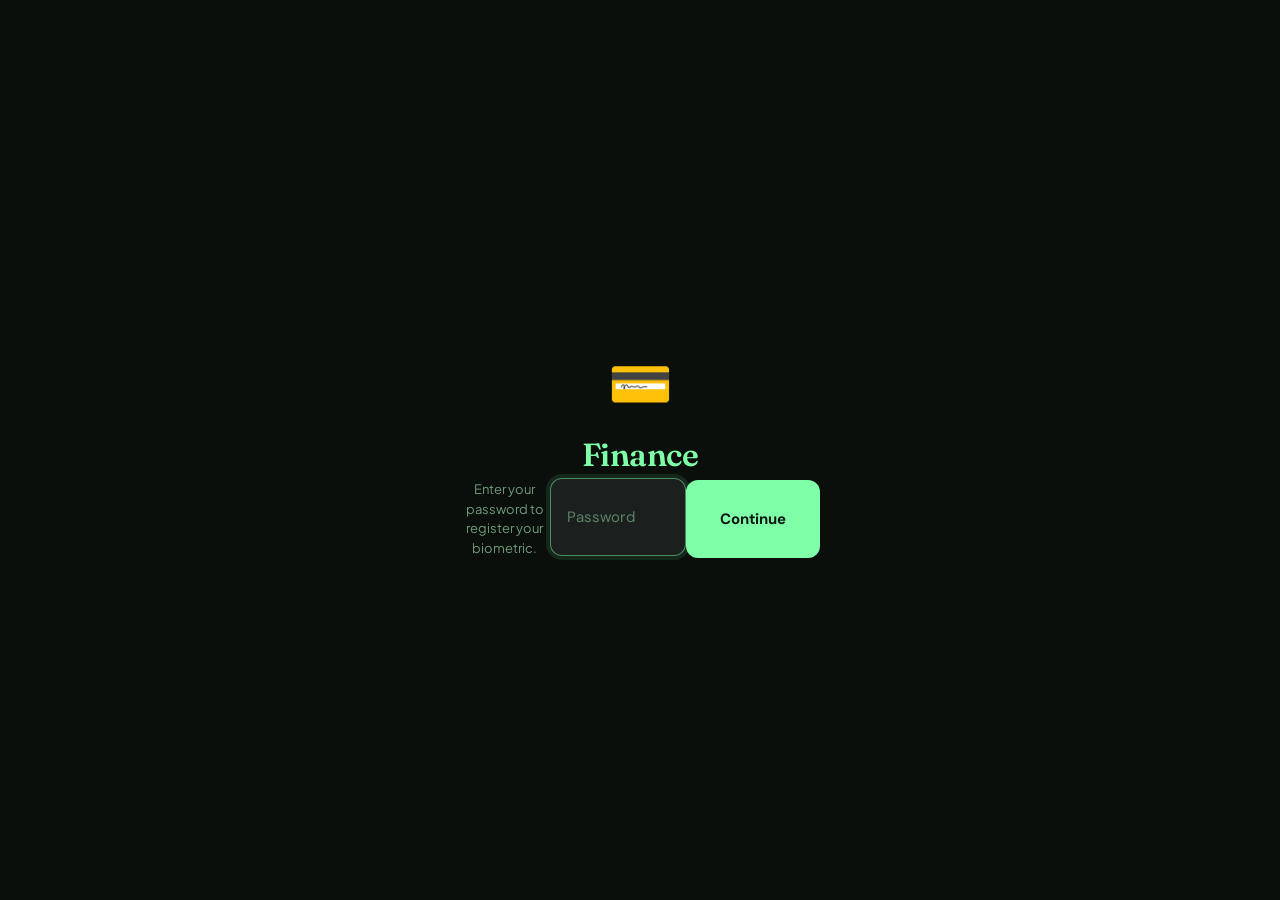
==== finance/index.html @ c4c17e35 "Clean up split apps and fix offline loading Remove leftover monolith code now that the app is split " ====
<!DOCTYPE html>
<html lang="en">
<head>
  <meta charset="UTF-8" />
  <meta name="viewport" content="width=device-width, initial-scale=1.0, viewport-fit=cover, maximum-scale=1.0, user-scalable=no" />
  <meta name="mobile-web-app-capable" content="yes" />
  <meta name="apple-mobile-web-app-status-bar-style" content="black-translucent" />
  <meta name="theme-color" content="#0d1610" />
  <title>Focus | Finance</title>

  <link rel="manifest" href="manifest.json" />
  <link rel="icon" type="image/svg+xml" href="icons/icon.svg" />
  <link rel="icon" type="image/png" href="icons/icon-192.png" />
  <link rel="apple-touch-icon" href="icons/icon-192.png" />

  <link rel="stylesheet" href="css/base.css?v=2" />
  <link rel="stylesheet" href="css/header.css?v=5" />
  <link rel="stylesheet" href="css/finance.css?v=5" />
  <link rel="stylesheet" href="css/banking.css" />
  <link rel="stylesheet" href="css/modals.css?v=9" />
  <link rel="stylesheet" href="css/mobile.css?v=3" />
  <link rel="stylesheet" href="css/forms.css" />
  <link rel="stylesheet" href="css/auth.css?v=1" />
  <link rel="preconnect" href="https://fonts.googleapis.com" />
  <link href="https://fonts.googleapis.com/css2?family=Syne:wght@400;500;600;700;800&family=DM+Sans:ital,wght@0,300;0,400;0,500;1,400&family=Fraunces:opsz,wght@9..144,400;9..144,500;9..144,600&family=Plus+Jakarta+Sans:wght@400;500;600;700;800&display=swap" rel="stylesheet" />
</head>
<body>

  <div id="ambient-glow"></div>
  <canvas id="particles-canvas" style="position:fixed;inset:0;pointer-events:none;z-index:9999;"></canvas>
  <div id="flash-overlay"></div>

  <div id="app">
    <header class="header">
      <div class="header-inner">
        <div class="header-left">
          <span style="font-family:'Fraunces',serif;font-size:18px;font-weight:500;color:var(--text-1);">Finance</span>
        </div>
        <div class="header-right">
          <button id="auth-status-btn" onclick="authSignOut()" aria-label="Sign out">
            <svg width="15" height="15" viewBox="0 0 24 24" fill="none">
              <path d="M9 21H5a2 2 0 01-2-2V5a2 2 0 012-2h4" stroke="currentColor" stroke-width="2" stroke-linecap="round" stroke-linejoin="round"/>
              <path d="M16 17l5-5-5-5M21 12H9" stroke="currentColor" stroke-width="2" stroke-linecap="round" stroke-linejoin="round"/>
            </svg>
          </button>
        </div>
      </div>
    </header>

    <main class="main notes-active">
      <div id="tab-finance">
        <!-- rendered by renderFinanceTab() -->
      </div>
    </main>

    <button class="fab" id="fab" onclick="openAddTransactionModal()" aria-label="Add transaction">
      <svg width="22" height="22" viewBox="0 0 20 20" fill="none">
        <path d="M10 3v14M3 10h14" stroke="#07100c" stroke-width="2.5" stroke-linecap="round"/>
      </svg>
    </button>
  </div><!-- /app -->

  <!-- Finance: Account Modal -->
  <div class="modal-backdrop" id="fin-account-modal" onclick="if(event.target===this)closeFinAccountModal()">
    <div class="modal-sheet" onclick="event.stopPropagation()">
      <div class="modal-handle"></div>
      <h2 class="modal-title">Bank Account</h2>
      <input type="hidden" id="fin-acc-id" />
      <div class="fin-field">
        <label class="fin-label">Account name</label>
        <input class="fin-input" id="fin-acc-name" type="text" placeholder="e.g. Everyday, Savings" />
      </div>
      <div class="fin-field">
        <label class="fin-label">Bank</label>
        <input class="fin-input" id="fin-acc-bank" type="text" placeholder="e.g. ING, NAB, Commonwealth" />
      </div>
      <div class="fin-field">
        <label class="fin-label">Current balance ($)</label>
        <input class="fin-input" id="fin-acc-balance" type="number" step="0.01" placeholder="0.00" />
      </div>
      <button class="fin-save-btn" id="fin-acc-save-btn" onclick="saveFinAccount()">Save</button>
      <button class="fin-delete-btn" id="fin-acc-delete-btn" onclick="deleteFinAccount()" style="display:none">Delete account</button>
    </div>
  </div>

  <!-- Finance: Add Transaction Modal -->
  <div class="modal-backdrop" id="fin-tx-modal" onclick="if(event.target===this)closeFinTxModal()">
    <div class="modal-sheet" onclick="event.stopPropagation()">
      <div class="modal-handle"></div>
      <h2 class="modal-title">Transaction</h2>
      <div class="fin-modal-tabs">
        <button class="fin-modal-tab active" data-tab="photo" onclick="finModalTab('photo')">📷 Receipt</button>
        <button class="fin-modal-tab" data-tab="manual" onclick="finModalTab('manual')">✏️ Manual</button>
      </div>
      <div class="fin-modal-panel active" data-panel="photo">
        <input type="file" id="fin-photo-input" accept="image/*" capture="environment" style="display:none" onchange="finPhotoSelected(this)" />
        <div class="fin-photo-drop" id="fin-photo-drop" onclick="document.getElementById('fin-photo-input').click()">
          <svg width="28" height="28" viewBox="0 0 24 24" fill="none"><rect x="3" y="6" width="18" height="14" rx="2" stroke="currentColor" stroke-width="2"/><circle cx="12" cy="13" r="3" stroke="currentColor" stroke-width="2"/><path d="M8 6V5a1 1 0 011-1h6a1 1 0 011 1v1" stroke="currentColor" stroke-width="2"/></svg>
          <span>Tap to photograph receipt</span>
        </div>
        <img id="fin-photo-preview" class="fin-photo-preview" style="display:none" alt="Receipt" />
        <div id="fin-currency-row" style="display:none; margin-top:12px;">
          <label style="font-size:12px;font-weight:600;color:var(--text-3);display:block;margin-bottom:6px;">Currency</label>
          <select id="fin-currency-select" style="width:100%">
            <option value="AUD">AUD — Australian Dollar</option>
            <option value="USD">USD — US Dollar</option>
            <option value="EUR">EUR — Euro</option>
            <option value="GBP">GBP — British Pound</option>
            <option value="SGD">SGD — Singapore Dollar</option>
            <option value="THB">THB — Thai Baht</option>
            <option value="JPY">JPY — Japanese Yen</option>
            <option value="CNY">CNY — Chinese Yuan</option>
            <option value="HKD">HKD — Hong Kong Dollar</option>
            <option value="CAD">CAD — Canadian Dollar</option>
            <option value="NZD">NZD — New Zealand Dollar</option>
            <option value="INR">INR — Indian Rupee</option>
            <option value="IDR">IDR — Indonesian Rupiah</option>
            <option value="MYR">MYR — Malaysian Ringgit</option>
            <option value="PHP">PHP — Philippine Peso</option>
            <option value="VND">VND — Vietnamese Dong</option>
            <option value="KRW">KRW — South Korean Won</option>
          </select>
        </div>
        <button class="fin-scan-btn" id="fin-scan-btn" onclick="finScanReceipt()" style="display:none">✨ Scan receipt</button>
        <div class="fin-scan-status" id="fin-scan-status" style="display:none"></div>
        <div id="fin-receipt-preview" class="fin-receipt-preview" style="display:none"></div>
      </div>
      <div class="fin-modal-panel" data-panel="manual">
        <div id="fin-receipt-preview-manual" style="display:none"></div>
        <div class="fin-amount-row" style="margin-bottom:8px">
          <button class="fin-type-btn active-expense" id="fin-type-expense" onclick="finSetType('expense')" style="flex:1">− Expense</button>
          <button class="fin-type-btn" id="fin-type-income" onclick="finSetType('income')" style="flex:1">+ Income</button>
        </div>
        <div class="fin-amount-row">
          <div class="fin-field" style="flex:2">
            <label class="fin-label">Account</label>
            <select class="fin-select" id="fin-tx-account"></select>
          </div>
          <div class="fin-field" style="flex:1">
            <label class="fin-label">Currency</label>
            <select class="fin-select" id="fin-tx-currency" onchange="_finUpdateConvertBtn()">
              <option value="AUD">AUD</option>
              <option value="USD">USD</option>
              <option value="EUR">EUR</option>
              <option value="GBP">GBP</option>
              <option value="SGD">SGD</option>
              <option value="THB">THB</option>
              <option value="JPY">JPY</option>
              <option value="CNY">CNY</option>
              <option value="HKD">HKD</option>
              <option value="CAD">CAD</option>
              <option value="NZD">NZD</option>
              <option value="INR">INR</option>
              <option value="IDR">IDR</option>
              <option value="MYR">MYR</option>
              <option value="PHP">PHP</option>
              <option value="VND">VND</option>
              <option value="KRW">KRW</option>
            </select>
          </div>
        </div>
        <div class="fin-field">
          <label class="fin-label">Description</label>
          <input class="fin-input" id="fin-tx-desc" type="text" placeholder="e.g. Woolworths, Petrol" />
        </div>
        <div class="fin-amount-row">
          <div class="fin-field" style="flex:1">
            <label class="fin-label">Amount</label>
            <input class="fin-input" id="fin-tx-amount" type="number" step="0.01" placeholder="0.00" />
          </div>
          <div class="fin-field" style="flex:1">
            <label class="fin-label">Date</label>
            <input class="fin-input" id="fin-tx-date" type="date" />
          </div>
        </div>
        <div id="fin-convert-row" style="display:none; margin-bottom:8px;">
          <button type="button" id="fin-convert-btn" class="fin-convert-btn" onclick="finConvertToAUD()">↔ Convert to AUD</button>
          <div id="fin-convert-status"></div>
        </div>
        <div class="fin-amount-row">
          <div class="fin-field" style="flex:1">
            <label class="fin-label">Category</label>
            <select class="fin-select" id="fin-tx-category">
              <option value="">Select…</option>
              <option>Food &amp; Dining</option>
              <option>Transport</option>
              <option>Shopping</option>
              <option>Bills &amp; Utilities</option>
              <option>Entertainment</option>
              <option>Health</option>
              <option>Education</option>
              <option>Travel</option>
              <option>Income</option>
              <option>Other</option>
            </select>
          </div>
          <div class="fin-field" style="flex:1">
            <label class="fin-label">Merchant</label>
            <input class="fin-input" id="fin-tx-merchant" type="text" placeholder="Store name" />
          </div>
        </div>
        <input type="hidden" id="fin-tx-notes" value="" />
        <button class="fin-save-btn" id="fin-tx-save-btn" onclick="finSaveTx()">Save</button>
        <button class="fin-delete-btn" id="fin-tx-delete-btn" onclick="finDeleteTx()" style="display:none">Delete</button>
      </div>
    </div>
  </div>

  <!-- Finance: Recurring Payment Modal -->
  <div class="modal-backdrop" id="fin-rec-modal" onclick="if(event.target===this)closeFinRecModal()">
    <div class="modal-sheet" onclick="event.stopPropagation()">
      <div class="modal-handle"></div>
      <h2 class="modal-title">Recurring Payment</h2>
      <div class="fin-field">
        <label class="fin-label">Type</label>
        <div class="fin-type-toggle">
          <button class="fin-type-btn active-expense" id="fin-rec-type-expense" onclick="finSetRecType('expense')">− Expense</button>
          <button class="fin-type-btn" id="fin-rec-type-income" onclick="finSetRecType('income')">+ Income</button>
        </div>
      </div>
      <div class="fin-field">
        <label class="fin-label">Name</label>
        <input class="fin-input" id="fin-rec-name" type="text" placeholder="e.g. Netflix, Rent, Salary" />
      </div>
      <div class="fin-amount-row">
        <div class="fin-field" style="flex:1">
          <label class="fin-label">Amount ($)</label>
          <input class="fin-input" id="fin-rec-amount" type="number" step="0.01" placeholder="0.00" />
        </div>
        <div class="fin-field" style="flex:1">
          <label class="fin-label">Frequency</label>
          <select class="fin-select" id="fin-rec-frequency">
            <option value="weekly">Weekly</option>
            <option value="fortnightly">Fortnightly</option>
            <option value="monthly" selected>Monthly</option>
            <option value="yearly">Yearly</option>
          </select>
        </div>
      </div>
      <div class="fin-amount-row">
        <div class="fin-field" style="flex:1">
          <label class="fin-label">Category</label>
          <select class="fin-select" id="fin-rec-category">
            <option value="">Select…</option>
            <option>Food &amp; Dining</option>
            <option>Transport</option>
            <option>Shopping</option>
            <option>Bills &amp; Utilities</option>
            <option>Entertainment</option>
            <option>Health</option>
            <option>Education</option>
            <option>Travel</option>
            <option>Income</option>
            <option>Other</option>
          </select>
        </div>
        <div class="fin-field" style="flex:1">
          <label class="fin-label">Next due date</label>
          <input class="fin-input" id="fin-rec-due" type="date" />
        </div>
      </div>
      <button class="fin-save-btn" id="fin-rec-save-btn" onclick="finSaveRec()">Save</button>
      <button class="fin-delete-btn" id="fin-rec-delete-btn" onclick="finDeleteRec()" style="display:none">Delete</button>
    </div>
  </div>

  <div class="toast" id="toast"></div>

  <div id="app-loading-overlay" style="position:fixed;inset:0;z-index:10000;background:var(--ink);display:flex;align-items:center;justify-content:center;transition:opacity 0.3s ease;">
    <div style="text-align:center;">
      <div style="font-size:64px;margin-bottom:20px;animation:floatBob 3s ease-in-out infinite;">💳</div>
      <div style="color:var(--mint);font-family:'Fraunces',serif;font-size:24px;letter-spacing:-0.5px;">Finance</div>
      <div class="spinner" style="margin-top:24px;"></div>
    </div>
  </div>

  <!-- Login screen -->
  <div id="login-screen">
    <div class="auth-card">
      <div class="auth-logo">💳</div>
      <h1 class="auth-title">Finance</h1>
      <div id="auth-bio-section" style="display:none">
        <button id="auth-unlock-btn" class="auth-bio-btn" onclick="_authUnlockBio()">
          <svg width="36" height="36" viewBox="0 0 24 24" fill="none">
            <path d="M12 2C9.2 2 7 4.2 7 7v1" stroke="currentColor" stroke-width="1.8" stroke-linecap="round"/>
            <path d="M17 8v-1c0-2.8-2.2-5-5-5" stroke="currentColor" stroke-width="1.8" stroke-linecap="round"/>
            <path d="M12 11v4" stroke="currentColor" stroke-width="2" stroke-linecap="round"/>
            <ellipse cx="12" cy="11" rx="1.2" ry="1.2" fill="currentColor"/>
            <path d="M5 12c0 3.9 3.1 7 7 7s7-3.1 7-7" stroke="currentColor" stroke-width="1.8" stroke-linecap="round"/>
            <path d="M8.5 12c0 1.9 1.6 3.5 3.5 3.5s3.5-1.6 3.5-3.5" stroke="currentColor" stroke-width="1.8" stroke-linecap="round"/>
          </svg>
          <span>Unlock</span>
        </button>
        <p id="auth-error" class="auth-error"></p>
      </div>
      <div id="auth-setup-pw-section" style="display:none">
        <p class="auth-setup-hint">Enter your password to register your biometric.</p>
        <input type="password" id="auth-setup-pw-input" class="auth-input" placeholder="Password" autocomplete="current-password" onkeydown="_authSetupPwKeydown(event)" />
        <button class="auth-btn" onclick="_authSetupPwSubmit()">Continue</button>
        <p id="auth-setup-pw-error" class="auth-error"></p>
      </div>
      <div id="auth-setup-section" style="display:none">
        <p class="auth-setup-hint">Register your face or fingerprint to unlock this app.</p>
        <button id="auth-setup-btn" class="auth-btn" onclick="_authSetupBio()">Set up biometric</button>
        <p id="auth-setup-error" class="auth-error"></p>
      </div>
      <div id="auth-pw-section" style="display:none">
        <input type="password" id="auth-password" class="auth-input" placeholder="Password" autocomplete="current-password" onkeydown="_authPwKeydown(event)" />
        <button class="auth-btn" onclick="_authPwUnlock()">Unlock</button>
        <p id="auth-pw-error" class="auth-error"></p>
      </div>
    </div>
  </div>

  <!-- Scripts -->
  <script src="js/utils/date.js"></script>
  <script src="config.js" onerror="window.APP_CONFIG={}"></script>
  <script src="js/idb.js"></script>
  <script src="js/db.js"></script>
  <script src="js/auth.js"></script>
  <script src="js/fx.js"></script>
  <script src="js/finance.js"></script>
  <script src="js/banking.js"></script>
  <script src="js/init.js"></script>
  <script>
    if ('serviceWorker' in navigator) {
      window.addEventListener('load', () => navigator.serviceWorker.register('./sw.js'));
    }
  </script>
</body>
</html>
---- finance/css/base.css ----
/* ── Reset & Base ── */
*, *::before, *::after { box-sizing: border-box; margin: 0; padding: 0; }

:root {
  /* Typography System */
  --font-heading: 'Fraunces', serif;
  --font-body: 'Plus Jakarta Sans', sans-serif;
  --text-base: 16px;
  --text-sm: 14px;
  --text-xs: 12px;
  --text-lg: 18px;
  --text-xl: 24px;
  --text-2xl: 32px;

  /* Refined color palette */
  --ink:          #0a0f0c;
  --ink-2:        #0e1611;
  --surface:      #162418;
  --surface-2:    #1e3022;
  --surface-3:    #273e2d;
  --lift:         #314f3a;
  --lift-2:       #3d6249;
  --sage:         #5c9a6e;
  --mint:         #7effa8;
  --mint-dark:    #4fa66f;
  --foam:         #bdfcd4;
  --mist:         #e2faeb;
  --gold:         #f2ca6b;
  --ember:        #f0764f;
  --sky:          #7ccdf0;
  
  --text-1:       #f0f5f1;
  --text-2:       #b8d9be;
  --text-3:       #6f9a7a;
  
  --border:       rgba(126, 255, 168, 0.12);
  --border-2:     rgba(126, 255, 168, 0.2);
  --glass-bg:     rgba(22, 36, 24, 0.75);
  
  --radius:       24px;
  --radius-sm:    16px;
  --radius-xs:    10px;
  
  --spring-bouncy: cubic-bezier(0.34, 1.56, 0.64, 1);
  --spring-smooth: cubic-bezier(0.22, 1, 0.36, 1);
  --transition-fast: 0.15s ease;
  --transition-smooth: 0.25s var(--spring-smooth);
  
  --shadow-inset: inset 0 1px 3px rgba(0,0,0,0.3);
  --shadow-base:  0 4px 12px rgba(0,0,0,0.3);
  --shadow-card:  0 8px 24px rgba(0,0,0,0.4), 0 2px 4px rgba(126,255,168,0.02);
  --shadow-float: 0 16px 40px rgba(0,0,0,0.5), 0 0 0 1px rgba(126,255,168,0.1);
  --shadow-lift:  0 24px 56px rgba(0,0,0,0.6), 0 0 0 1px rgba(126,255,168,0.2);
  --glow-mint:    0 0 24px rgba(126,255,168,0.15);
}

html, body {
  height: 100%; height: 100dvh;
  background: var(--ink); color: var(--text-1);
  font-family: var(--font-body); font-size: var(--text-base); line-height: 1.5;
  -webkit-font-smoothing: antialiased; -moz-osx-font-smoothing: grayscale;
  overscroll-behavior-y: none; overflow: hidden;
}

/* Typography Rules */
h1, h2, h3, h4, h5, h6 {
  font-family: var(--font-heading);
  font-weight: 500;
  line-height: 1.2;
  letter-spacing: -0.02em;
}

/* Buttons and inputs inherit body font */
button, input, select, textarea {
  font-family: inherit;
  font-size: inherit;
}

/* Modal Titles */
.modal-title {
  font-size: var(--text-2xl);
  font-weight: 500;
  letter-spacing: -0.5px;
}

/* Section Labels */
.section-label {
  font-size: var(--text-xs);
  font-weight: 800;
  letter-spacing: 0.1em;
  text-transform: uppercase;
  color: var(--text-3);
}

/* Todo item text */
.todo-item-name {
  font-size: var(--text-sm);
  font-weight: 600;
  line-height: 1.4;
}

.todo-item-meta span {
  font-size: 11px;
  font-weight: 600;
}

/* Graph node typography */
.gnode-name {
  font-size: 16px;
  font-weight: 600;
}
.gnode-why {
  font-size: 12px;
  font-style: italic;
}
.gnode-habit-count {
  font-size: 11px;
  font-weight: 700;
}

/* Texture & Ambient Background */
body::after {
  content: ''; position: fixed; inset: 0;
  background-image: url("data:image/svg+xml,%3Csvg xmlns='http://www.w3.org/2000/svg' width='400' height='400'%3E%3Cfilter id='n'%3E%3CfeTurbulence type='fractalNoise' baseFrequency='0.85' numOctaves='3' stitchTiles='stitch'/%3E%3C/filter%3E%3Crect width='400' height='400' filter='url(%23n)' opacity='1'/%3E%3C/svg%3E");
  pointer-events: none; z-index: -1; opacity: 0.04; mix-blend-mode: overlay;
}
#ambient-glow {
  position: fixed; top: 0; left: 0; width: 100vw; height: 100vh; pointer-events: none; z-index: -2;
  background: radial-gradient(circle at 50% 0%, rgba(126,255,168,0.04) 0%, transparent 60%);
  transition: background 0.5s ease-out;
}

/* Animations */
@keyframes shake {
  0%, 100% { transform: translate(0, 0) rotate(0deg); }
  25% { transform: translate(2px, 2px) rotate(0.5deg); }
  50% { transform: translate(-2px, -2px) rotate(-0.5deg); }
  75% { transform: translate(-2px, 2px) rotate(0.5deg); }
}
.screen-shake { animation: shake 0.3s cubic-bezier(.36,.07,.19,.97) both; }

@keyframes fadePop {
  0% { opacity: 0; transform: scale(0.9); }
  100% { opacity: 1; transform: scale(1); }
}

@keyframes spin {
  to { transform: rotate(360deg); }
}

/* Utility classes */
.loading-state, .empty-state {
  text-align: center;
  padding: 100px 20px;
  color: var(--text-3);
}

.spinner {
  width: 40px;
  height: 40px;
  border: 3px solid var(--lift);
  border-top-color: var(--mint);
  border-radius: 50%;
  margin: 0 auto 24px;
  animation: spin 0.8s linear infinite;
}

#flash-overlay {
  position: fixed; inset: 0; background: var(--mint); opacity: 0;
  pointer-events: none; z-index: 9998; transition: opacity 0.6s ease-out; mix-blend-mode: overlay;
}
#flash-overlay.flash { opacity: 0.25; transition: opacity 0.05s ease-in; }

#app { display: flex; flex-direction: column; height: 100%; height: 100dvh; overflow: hidden; position: relative; }

/* Focus outline */
*:focus-visible {
  outline: 2px solid var(--mint);
  outline-offset: 2px;
}

/* Smoother scrollbar */
::-webkit-scrollbar {
  width: 6px;
}
::-webkit-scrollbar-track {
  background: transparent;
}
::-webkit-scrollbar-thumb {
  background: var(--lift);
  border-radius: 10px;
}
::-webkit-scrollbar-thumb:hover {
  background: var(--mint-dark);
}
---- finance/css/header.css ----
/* ── HEADER ── */
.header {
  position: relative; z-index: 50; background: rgba(14, 22, 17, 0.97);
  padding: env(safe-area-inset-top, 0px) 0 0; flex-shrink: 0;
}
@media (hover: hover) {
  .main.goals-active .header { display: none; }
  .main.goals-active ~ .tab-bar,
  .main.goals-active + .tab-bar { display: none; }
}
.header-inner { display: flex; align-items: center; justify-content: space-between; padding: 8px 16px 6px; }
.header-left { display: flex; flex-direction: row; align-items: center; gap: 4px; }
.app-name { font-family: var(--font-heading); font-size: 34px; font-weight: 500; color: var(--text-1); letter-spacing: -0.5px; line-height: 1; text-shadow: 0 4px 12px rgba(0,0,0,0.5); transition: font-size 0.3s ease; }

.date-navigator { display: flex; align-items: center; gap: 6px; margin-left: -8px; }
.nav-btn {
  background: transparent; border: none; color: var(--text-3); cursor: pointer; padding: 5px; border-radius: 8px;
  display: flex; align-items: center; justify-content: center; transition: background 0.15s, color 0.15s, transform 0.15s;
}
@media (hover: hover) { .nav-btn:hover { background: var(--surface-2); color: var(--mint); transform: scale(1.15); box-shadow: var(--shadow-base); } }
.nav-btn:active { transform: scale(0.85); background: var(--surface-2); color: var(--mint); }
.nav-btn.active { background: rgba(126,255,168,0.15); color: var(--mint); }

.header-date {
  font-size: 13px; color: var(--text-2); font-weight: 700; cursor: pointer;
  padding: 4px 10px; border-radius: 8px; transition: background 0.15s, color 0.15s, border-color 0.15s, transform 0.15s;
  border: 1px solid transparent; min-height: 28px; display: flex; align-items: center;
}
@media (hover: hover) { .header-date:hover { background: rgba(126,255,168,0.1); color: var(--mint); transform: translateY(-2px); border-color: rgba(126,255,168,0.2); } }
.header-date:active { transform: scale(0.95); background: rgba(126,255,168,0.1); }
.header-date.active { background: rgba(126,255,168,0.15); color: var(--mint); border-color: var(--mint); box-shadow: var(--glow-mint); }


/* Progress Ring */
.progress-ring-wrap { position: relative; width: 44px; height: 44px; display: flex; align-items: center; justify-content: center; transition: width 0.3s, height 0.3s; }
.progress-ring { width: 100%; height: 100%; transform: rotate(-90deg); filter: drop-shadow(0 4px 8px rgba(0,0,0,0.4)); overflow: visible; }
.ring-bg { fill: none; stroke: rgba(255,255,255,0.05); stroke-width: 3; }
.ring-fill { fill: none; stroke-width: 3; stroke-linecap: round; transition: stroke-dasharray 1.2s var(--spring-bouncy); }
.ring-label { position: absolute; font-size: 9px; font-weight: 800; color: var(--mint); letter-spacing: -0.5px; text-shadow: 0 0 10px rgba(126,255,168,0.4); }

/* Tabs — desktop: sits below header, inline */
.tab-bar {
  display: flex; padding: 0 8px; gap: 2px;
  background: rgba(14, 22, 17, 0.97);
  border-bottom: 1px solid var(--border);
  flex-shrink: 0;
}
.tab-btn {
  flex: 1; display: flex; align-items: center; justify-content: center; gap: 4px;
  padding: 7px 6px; background: transparent; border: none;
  font-family: 'Plus Jakarta Sans', sans-serif; font-size: 12px; font-weight: 700;
  color: var(--text-3); cursor: pointer; transition: color 0.15s, background 0.15s, border-color 0.15s;
  border-radius: 8px 8px 0 0; position: relative; border-bottom: 2px solid transparent; min-height: 34px;
}
@media (hover: hover) { .tab-btn:hover { color: var(--text-2); background: rgba(255,255,255,0.02); } }
.tab-btn.active { color: var(--mint); border-bottom-color: var(--mint); background: rgba(126,255,168,0.06); text-shadow: 0 0 16px rgba(126,255,168,0.4); }
.tab-btn.active svg { filter: drop-shadow(0 0 6px rgba(126,255,168,0.6)); }
---- finance/css/finance.css ----
/* ══════════════════════════════════════════
   FINANCE TAB
   ══════════════════════════════════════════ */

#tab-finance {
  padding: 10px 12px 80px;
  display: flex;
  flex-direction: column;
  gap: 12px;
}

/* ── Section headers ──────────────────────── */

.fin-section-header {
  display: flex;
  align-items: center;
  justify-content: space-between;
  margin-bottom: 6px;
}

.fin-section-title {
  font-size: 11px;
  font-weight: 700;
  letter-spacing: 0.08em;
  text-transform: uppercase;
  color: var(--text-3, #6a8a70);
}

/* ── Account cards ────────────────────────── */

.fin-accounts {
  display: flex;
  flex-direction: column;
  gap: 6px;
}

.fin-account-card {
  background: rgba(126,255,168,0.06);
  border: 1px solid rgba(126,255,168,0.15);
  border-radius: 12px;
  padding: 10px 14px;
  cursor: pointer;
  transition: border-color 0.15s, background 0.15s;
}

.fin-account-card:hover {
  border-color: rgba(126,255,168,0.3);
  background: rgba(126,255,168,0.09);
}

.fin-account-top {
  display: flex;
  align-items: center;
  justify-content: space-between;
  margin-bottom: 3px;
}

.fin-account-name {
  font-size: 12px;
  font-weight: 600;
  color: var(--text-1, #e8f0ea);
}

.fin-account-bank {
  font-size: 10px;
  color: var(--text-3, #6a8a70);
}

.fin-account-balance {
  font-size: 22px;
  font-weight: 700;
  color: var(--mint, #7effa8);
  font-family: 'Fraunces', Georgia, serif;
  letter-spacing: -0.5px;
}

.fin-account-balance.negative {
  color: #ff8080;
}

.fin-account-meta {
  font-size: 10px;
  color: var(--text-3, #6a8a70);
  margin-top: 2px;
}

.fin-add-account-btn {
  background: none;
  border: 1.5px dashed rgba(126,255,168,0.25);
  border-radius: 10px;
  padding: 9px;
  color: var(--text-3, #6a8a70);
  font-size: 13px;
  font-weight: 500;
  cursor: pointer;
  width: 100%;
  text-align: center;
  transition: border-color 0.15s, color 0.15s;
}

.fin-add-account-btn:hover {
  border-color: rgba(126,255,168,0.45);
  color: var(--mint, #7effa8);
}

/* ── Transaction list ─────────────────────── */

.fin-transactions {
  display: flex;
  flex-direction: column;
  gap: 0;
}

.fin-date-group {
  margin-bottom: 8px;
}

.fin-date-label {
  font-size: 11px;
  font-weight: 700;
  text-transform: uppercase;
  letter-spacing: 0.06em;
  color: var(--text-3, #6a8a70);
  margin-bottom: 4px;
  padding-left: 2px;
}

.fin-tx-row {
  display: flex;
  align-items: center;
  gap: 10px;
  padding: 8px 10px;
  border-radius: 10px;
  cursor: pointer;
  transition: background 0.12s;
}

.fin-tx-row:hover { background: rgba(255,255,255,0.04); }

.fin-tx-icon {
  width: 30px;
  height: 30px;
  border-radius: 8px;
  background: rgba(126,255,168,0.1);
  display: flex;
  align-items: center;
  justify-content: center;
  flex-shrink: 0;
  font-size: 14px;
}

.fin-tx-info {
  flex: 1;
  min-width: 0;
}

.fin-tx-desc {
  font-size: 13px;
  font-weight: 500;
  color: var(--text-1, #e8f0ea);
  white-space: nowrap;
  overflow: hidden;
  text-overflow: ellipsis;
}

.fin-tx-meta {
  font-size: 10px;
  color: var(--text-3, #6a8a70);
  margin-top: 0;
}

.fin-tx-amount {
  font-size: 13px;
  font-weight: 600;
  color: #ff8080;
  flex-shrink: 0;
}

.fin-tx-amount.income { color: var(--mint, #7effa8); }

.fin-empty {
  text-align: center;
  color: var(--text-3, #6a8a70);
  font-size: 13px;
  padding: 16px 0 8px;
}

/* ── Recurring list ───────────────────────── */

.fin-recurring-list {
  display: flex;
  flex-direction: column;
  gap: 4px;
}

.fin-rec-row {
  display: flex;
  align-items: center;
  gap: 10px;
  padding: 8px 10px;
  background: rgba(255,255,255,0.03);
  border-radius: 10px;
  cursor: pointer;
  transition: background 0.12s;
}

.fin-rec-row:hover { background: rgba(255,255,255,0.06); }

.fin-rec-info { flex: 1; }

.fin-rec-name {
  font-size: 13px;
  font-weight: 500;
  color: var(--text-1, #e8f0ea);
}

.fin-rec-freq {
  font-size: 10px;
  color: var(--text-3, #6a8a70);
}

.fin-rec-amount {
  font-size: 13px;
  font-weight: 600;
  color: #ff8080;
}

.fin-rec-amount.income { color: var(--mint, #7effa8); }

.fin-rec-due {
  font-size: 11px;
  color: var(--text-3, #6a8a70);
  text-align: right;
}

/* ── Empty state ──────────────────────────── */

.fin-setup {
  display: flex;
  flex-direction: column;
  align-items: center;
  justify-content: center;
  padding: 32px 16px;
  text-align: center;
  gap: 8px;
}

.fin-setup-icon { font-size: 36px; }

.fin-setup h2 {
  font-family: 'Fraunces', Georgia, serif;
  font-size: 24px;
  font-weight: 600;
  color: var(--mint, #7effa8);
  margin: 0;
}

.fin-setup p {
  font-size: 14px;
  color: var(--text-3, #6a8a70);
  margin: 0;
  line-height: 1.5;
}

/* ── Modals ───────────────────────────────── */

/* Override modal sheet padding for the compact finance transaction modal */
#fin-tx-modal .modal-sheet {
  padding: 12px 16px 20px;
}

#fin-tx-modal .modal-title {
  font-size: 18px;
  margin-bottom: 8px;
}

.fin-modal-tabs {
  display: flex;
  gap: 4px;
  background: rgba(255,255,255,0.05);
  border-radius: 10px;
  padding: 3px;
  margin-bottom: 10px;
}

.fin-modal-tab {
  flex: 1;
  background: none;
  border: none;
  border-radius: 6px;
  padding: 4px 6px;
  font-size: 12px;
  font-weight: 600;
  color: var(--text-3, #6a8a70);
  cursor: pointer;
  transition: background 0.15s, color 0.15s;
  min-height: 26px;
}

.fin-modal-tab.active {
  background: rgba(126,255,168,0.15);
  color: var(--mint, #7effa8);
}

.fin-modal-panel { display: none; }
.fin-modal-panel.active { display: block; }

/* Receipt photo */
.fin-photo-drop {
  border: 1.5px dashed rgba(126,255,168,0.25);
  border-radius: 14px;
  padding: 28px;
  text-align: center;
  cursor: pointer;
  color: var(--text-3, #6a8a70);
  font-size: 14px;
  transition: border-color 0.15s, background 0.15s;
  display: flex;
  flex-direction: column;
  align-items: center;
  gap: 8px;
  margin-bottom: 12px;
}

.fin-photo-drop:hover {
  border-color: rgba(126,255,168,0.45);
  background: rgba(126,255,168,0.04);
  color: var(--text-1, #e8f0ea);
}

.fin-photo-preview {
  width: 100%;
  max-height: 200px;
  object-fit: cover;
  border-radius: 12px;
  margin-bottom: 12px;
}

.fin-scan-btn {
  width: 100%;
  padding: 7px 12px;
  background: var(--mint, #7effa8);
  border: none;
  border-radius: 8px;
  color: #0d1610;
  font-size: 13px;
  font-weight: 700;
  font-family: 'DM Sans', sans-serif;
  cursor: pointer;
  transition: opacity 0.15s;
  margin-bottom: 8px;
  min-height: 32px;
}

.fin-scan-btn:hover:not(:disabled) { opacity: 0.9; }
.fin-scan-btn:disabled { opacity: 0.5; cursor: not-allowed; }

.fin-scan-status {
  font-size: 13px;
  color: var(--text-3, #6a8a70);
  text-align: center;
  margin-bottom: 12px;
}

/* Extracted receipt data */
.fin-receipt-preview,
#fin-receipt-preview-manual {
  background: rgba(126,255,168,0.06);
  border: 1px solid rgba(126,255,168,0.15);
  border-radius: 12px;
  padding: 12px;
  margin-bottom: 10px;
  max-height: 160px;
  overflow-y: auto;
}

.fin-receipt-preview-title {
  font-size: 11px;
  font-weight: 700;
  letter-spacing: 0.07em;
  text-transform: uppercase;
  color: var(--text-3, #6a8a70);
  margin-bottom: 10px;
}

.fin-receipt-items {
  display: flex;
  flex-direction: column;
  gap: 4px;
  margin-bottom: 8px;
}

.fin-receipt-item {
  display: flex;
  justify-content: space-between;
  font-size: 13px;
  color: var(--text-2, #b8cfc0);
}

.fin-receipt-total {
  display: flex;
  justify-content: space-between;
  font-size: 15px;
  font-weight: 700;
  color: var(--text-1, #e8f0ea);
  border-top: 1px solid rgba(255,255,255,0.08);
  padding-top: 8px;
  margin-top: 4px;
}

/* Form fields */
.fin-field {
  margin-bottom: 6px;
}

.fin-label {
  font-size: 10px;
  font-weight: 700;
  color: var(--text-3, #6a8a70);
  margin-bottom: 3px;
  display: block;
  text-transform: uppercase;
  letter-spacing: 0.07em;
}

.fin-input, .fin-select {
  width: 100%;
  padding: 6px 10px;
  background: rgba(255,255,255,0.05);
  border: 1px solid rgba(126,255,168,0.2);
  border-radius: 8px;
  color: var(--text-1, #e8f0ea);
  font-size: 13px;
  font-family: 'DM Sans', sans-serif;
  outline: none;
  box-sizing: border-box;
  transition: border-color 0.15s;
  -webkit-appearance: none;
  min-height: 30px;
}

.fin-input::placeholder { color: var(--text-3, #6a8a70); }

.fin-input:focus, .fin-select:focus {
  border-color: rgba(126,255,168,0.5);
}

.fin-select {
  background-image: url("data:image/svg+xml,%3Csvg xmlns='http://www.w3.org/2000/svg' width='12' height='12' viewBox='0 0 24 24' fill='none'%3E%3Cpath d='M6 9l6 6 6-6' stroke='%236a8a70' stroke-width='2.5' stroke-linecap='round' stroke-linejoin='round'/%3E%3C/svg%3E");
  background-repeat: no-repeat;
  background-position: right 8px center;
  padding-right: 26px;
  cursor: pointer;
}

.fin-select option { background: #1a2e1e; }

.fin-amount-row {
  display: flex;
  gap: 6px;
}

.fin-amount-row .fin-input { flex: 1; }

.fin-type-toggle {
  display: flex;
  gap: 4px;
}

.fin-type-btn {
  padding: 6px 10px;
  border: 1px solid rgba(126,255,168,0.2);
  border-radius: 8px;
  background: none;
  font-size: 12px;
  font-weight: 600;
  cursor: pointer;
  color: var(--text-3, #6a8a70);
  transition: all 0.15s;
  white-space: nowrap;
  min-height: 30px;
}

.fin-type-btn.active-expense {
  border-color: #ff8080;
  background: rgba(255,128,128,0.1);
  color: #ff8080;
}

.fin-type-btn.active-income {
  border-color: var(--mint, #7effa8);
  background: rgba(126,255,168,0.1);
  color: var(--mint, #7effa8);
}

.fin-save-btn {
  width: 100%;
  padding: 7px 12px;
  background: var(--mint, #7effa8);
  border: none;
  border-radius: 8px;
  color: #0d1610;
  font-size: 13px;
  font-weight: 700;
  font-family: 'DM Sans', sans-serif;
  cursor: pointer;
  margin-top: 2px;
  transition: opacity 0.15s;
  min-height: 32px;
}

.fin-save-btn:hover:not(:disabled) { opacity: 0.9; }
.fin-save-btn:disabled { opacity: 0.5; cursor: not-allowed; }

/* Balance edit inline */
.fin-balance-edit {
  display: flex;
  gap: 6px;
  align-items: center;
  margin-top: 6px;
}

.fin-balance-input {
  flex: 1;
  padding: 5px 8px;
  background: rgba(255,255,255,0.07);
  border: 1px solid rgba(126,255,168,0.3);
  border-radius: 6px;
  color: var(--text-1, #e8f0ea);
  font-size: 13px;
  font-weight: 600;
  font-family: 'DM Sans', sans-serif;
  outline: none;
  min-height: 28px;
}

.fin-balance-save {
  padding: 5px 10px;
  background: var(--mint, #7effa8);
  border: none;
  border-radius: 6px;
  color: #0d1610;
  font-size: 12px;
  font-weight: 700;
  cursor: pointer;
  min-height: 28px;
}

/* Delete button in transaction detail */
.fin-delete-btn {
  width: 100%;
  padding: 6px 10px;
  background: none;
  border: 1px solid rgba(255,128,128,0.3);
  border-radius: 8px;
  color: #ff8080;
  font-size: 12px;
  font-weight: 600;
  cursor: pointer;
  margin-top: 4px;
  transition: background 0.15s;
  min-height: 28px;
}

.fin-delete-btn:hover { background: rgba(255,128,128,0.1); }

/* Currency conversion button */
.fin-convert-btn {
  width: 100%;
  padding: 5px 8px;
  background: rgba(126,255,168,0.08);
  border: 1px solid rgba(126,255,168,0.25);
  border-radius: 6px;
  color: var(--mint, #7effa8);
  font-size: 11px;
  font-weight: 600;
  font-family: 'DM Sans', sans-serif;
  cursor: pointer;
  transition: background 0.15s;
  min-height: 26px;
}
.fin-convert-btn:hover:not(:disabled) { background: rgba(126,255,168,0.14); }
.fin-convert-btn:disabled { opacity: 0.5; cursor: not-allowed; }

#fin-convert-status {
  font-size: 11px;
  color: var(--text-3, #6a8a70);
  text-align: center;
  margin-top: 4px;
}

/* Small link button */
.fin-text-btn {
  background: none;
  border: none;
  color: var(--mint, #7effa8);
  font-size: 12px;
  font-weight: 600;
  cursor: pointer;
  padding: 3px 6px;
  border-radius: 6px;
  transition: background 0.12s;
}

.fin-text-btn:hover { background: rgba(126,255,168,0.08); }
---- finance/css/banking.css ----
/* ══════════════════════════════════════════
   BANKING WIDGET — fixed corner balance pill
   ══════════════════════════════════════════ */

#banking-widget {
  position: fixed;
  bottom: 22px;
  right: 22px;
  z-index: 490;
  /* stays above most content, below modals (z:500+) */
}

/* ── Pill base ─────────────────────────────────── */

.bw-pill {
  display: inline-flex;
  align-items: center;
  gap: 7px;
  padding: 7px 14px 7px 11px;
  background: rgba(19, 31, 22, 0.92);
  backdrop-filter: blur(12px);
  -webkit-backdrop-filter: blur(12px);
  border: 1px solid rgba(126, 255, 168, 0.18);
  border-radius: 999px;
  cursor: pointer;
  font-size: 13px;
  font-weight: 600;
  color: var(--text-1, #e8f0ea);
  transition: border-color 0.15s, box-shadow 0.15s;
  box-shadow: 0 4px 16px rgba(0, 0, 0, 0.35);
  white-space: nowrap;
  line-height: 1;
}

.bw-pill:hover {
  border-color: rgba(126, 255, 168, 0.38);
  box-shadow: 0 6px 20px rgba(0, 0, 0, 0.45);
}

/* ── Balance pill (connected) ──────────────────── */

.bw-balance-btn {
  color: var(--text-1, #e8f0ea);
}

.bw-balance-btn.bw-open {
  border-color: rgba(126, 255, 168, 0.35);
  border-radius: 12px 12px 0 0;
  background: rgba(19, 31, 22, 0.98);
}

.bw-total-val {
  font-family: 'Fraunces', Georgia, serif;
  font-size: 15px;
  font-weight: 600;
  color: var(--mint, #7effa8);
  letter-spacing: -0.3px;
}

.bw-total-val.bw-neg { color: #ff8080; }

.bw-icon { color: rgba(126, 255, 168, 0.7); flex-shrink: 0; }

/* ── Connect pill ──────────────────────────────── */

.bw-connect-btn {
  color: var(--mint, #7effa8);
  border-color: rgba(126, 255, 168, 0.3);
}

/* ── Error pill ────────────────────────────────── */

.bw-error-btn {
  color: #ff8080;
  border-color: rgba(255, 128, 128, 0.3);
}

/* ── Loading pill ──────────────────────────────── */

.bw-loading {
  pointer-events: none;
  opacity: 0.8;
  padding: 10px 14px;
}

.bw-spinner {
  width: 14px;
  height: 14px;
  border: 2px solid rgba(126, 255, 168, 0.2);
  border-top-color: var(--mint, #7effa8);
  border-radius: 50%;
  animation: bw-spin 0.65s linear infinite;
}

@keyframes bw-spin { to { transform: rotate(360deg); } }

/* ── Anchor (wrapper for pill + panel together) ── */

.bw-anchor {
  position: relative;
  display: inline-flex;
  flex-direction: column;
  align-items: flex-end;
}

/* ── Expanded panel ────────────────────────────── */

.bw-panel {
  position: absolute;
  bottom: calc(100% + 6px);
  right: 0;
  width: 270px;
  background: rgba(19, 31, 22, 0.97);
  backdrop-filter: blur(16px);
  -webkit-backdrop-filter: blur(16px);
  border: 1px solid rgba(126, 255, 168, 0.18);
  border-radius: 16px 16px 4px 16px;
  overflow: hidden;
  box-shadow: 0 12px 40px rgba(0, 0, 0, 0.55), 0 2px 8px rgba(0, 0, 0, 0.3);
  animation: bw-slide-in 0.18s ease;
}

@keyframes bw-slide-in {
  from { opacity: 0; transform: translateY(6px) scale(0.98); }
  to   { opacity: 1; transform: translateY(0)   scale(1); }
}

/* Panel header */

.bw-panel-header {
  display: flex;
  align-items: center;
  justify-content: space-between;
  padding: 13px 14px 10px;
  border-bottom: 1px solid rgba(255, 255, 255, 0.06);
}

.bw-panel-title {
  font-size: 11px;
  font-weight: 700;
  text-transform: uppercase;
  letter-spacing: 0.08em;
  color: var(--text-3, #6a8a70);
}

.bw-panel-close {
  background: none;
  border: none;
  cursor: pointer;
  color: var(--text-3, #6a8a70);
  padding: 3px;
  border-radius: 4px;
  display: flex;
  align-items: center;
  justify-content: center;
  transition: color 0.12s;
}

.bw-panel-close:hover { color: var(--text-1, #e8f0ea); }

/* Account rows */

.bw-accounts-list { padding: 6px 0; }

.bw-account-row {
  display: flex;
  align-items: center;
  justify-content: space-between;
  gap: 8px;
  padding: 8px 14px;
  transition: background 0.1s;
}

.bw-account-row:hover { background: rgba(255, 255, 255, 0.03); }

.bw-account-left {
  display: flex;
  flex-direction: column;
  gap: 2px;
  min-width: 0;
  flex: 1;
}

.bw-account-name {
  font-size: 13px;
  font-weight: 500;
  color: var(--text-1, #e8f0ea);
  white-space: nowrap;
  overflow: hidden;
  text-overflow: ellipsis;
}

.bw-account-meta {
  font-size: 10px;
  color: var(--text-3, #6a8a70);
  white-space: nowrap;
  overflow: hidden;
  text-overflow: ellipsis;
}

.bw-account-bal {
  font-family: 'Fraunces', Georgia, serif;
  font-size: 14px;
  font-weight: 600;
  color: var(--mint, #7effa8);
  flex-shrink: 0;
}

.bw-account-bal.bw-neg { color: #ff8080; }

.bw-empty {
  font-size: 12px;
  color: var(--text-3, #6a8a70);
  text-align: center;
  padding: 16px 14px;
  margin: 0;
}

/* Footer total */

.bw-panel-footer {
  display: flex;
  align-items: center;
  justify-content: space-between;
  padding: 10px 14px;
  border-top: 1px solid rgba(255, 255, 255, 0.07);
  background: rgba(0, 0, 0, 0.12);
}

.bw-footer-label {
  font-size: 11px;
  font-weight: 700;
  text-transform: uppercase;
  letter-spacing: 0.07em;
  color: var(--text-3, #6a8a70);
}

.bw-footer-total {
  font-family: 'Fraunces', Georgia, serif;
  font-size: 17px;
  font-weight: 700;
  color: var(--mint, #7effa8);
  letter-spacing: -0.4px;
}

/* Action bar */

.bw-panel-actions {
  display: flex;
  align-items: center;
  justify-content: space-between;
  padding: 8px 10px;
  border-top: 1px solid rgba(255, 255, 255, 0.05);
}

.bw-action-btn {
  display: inline-flex;
  align-items: center;
  gap: 5px;
  background: none;
  border: none;
  cursor: pointer;
  font-size: 12px;
  font-weight: 500;
  padding: 5px 8px;
  border-radius: 8px;
  transition: background 0.12s, color 0.12s;
}

.bw-refresh {
  color: var(--text-3, #6a8a70);
}

.bw-refresh:hover {
  color: var(--text-1, #e8f0ea);
  background: rgba(255, 255, 255, 0.05);
}

.bw-add {
  color: var(--mint, #7effa8);
  font-weight: 600;
}

.bw-add:hover { background: rgba(126, 255, 168, 0.08); }

/* ── Mobile: move pill up above any tab bar ────── */

@media (max-width: 767px) {
  #banking-widget {
    bottom: 80px; /* clear the mobile tab bar */
    right: 14px;
  }

  .bw-panel {
    width: min(270px, calc(100vw - 28px));
  }
}
---- finance/css/modals.css ----
/* ── MODALS (GLASS & PHYSICS) ── */
.modal-backdrop {
  position: fixed; inset: 0; background: rgba(0,0,0,0.72); z-index: 400;
  display: flex; align-items: flex-end; justify-content: center; padding-bottom: env(safe-area-inset-bottom,0);
  opacity: 0; pointer-events: none; transition: opacity 0.3s ease;
  will-change: opacity;
}
.modal-backdrop.open { opacity: 1; pointer-events: auto; }

.modal-sheet {
  background: rgba(14, 22, 17, 0.99);
  border: 1px solid var(--border-2);
  border-bottom: none;
  border-radius: 40px 40px 0 0; padding: 20px 28px 56px; width: 100%; max-width: 600px; max-height: 92vh; overflow-y: auto;
  box-shadow: var(--shadow-lift); position: relative;
  transform: translateY(100%); transition: transform 0.4s var(--spring-bouncy);
  -webkit-overflow-scrolling: touch;
  will-change: transform;
}
.modal-backdrop.open .modal-sheet { transform: translateY(0); }

.modal-handle { width: 40px; height: 5px; background: var(--lift-2); border-radius: 3px; margin: 0 auto 28px; cursor: grab; transition: background 0.3s; }
@media (hover: hover) { .modal-handle:hover { background: var(--mint); transform: scaleY(1.5); } }
.modal-title { font-family: var(--font-heading); font-size: var(--text-2xl); font-weight: 500; margin-bottom: 32px; color: var(--text-1); letter-spacing: -0.5px; }

.form-group { margin-bottom: 28px; }
.form-group label { display: block; font-size: 13px; font-weight: 800; letter-spacing: 0.12em; text-transform: uppercase; color: var(--text-3); margin-bottom: 12px; }
input[type="text"], input[type="url"], input[type="time"], input[type="number"], input[type="date"], select, textarea {
  width: 100%; padding: 18px 20px; border: 1.5px solid var(--border); border-radius: 20px;
  font-family: inherit; font-size: 17px; color: var(--text-1); background: var(--surface-2);
  outline: none; transition: border-color 0.15s, box-shadow 0.15s, transform 0.15s; box-shadow: var(--shadow-inset); min-height: 44px;
}
textarea { font-size: 16px; resize: none; line-height: 1.6; }
@media (hover: hover) { input:hover, select:hover, textarea:hover { border-color: rgba(126,255,168,0.5); background: var(--surface-3); } }
input:focus, select:focus, textarea:focus { border-color: var(--mint); box-shadow: 0 0 0 4px rgba(126,255,168,0.1); transform: translateY(-2px); background: var(--surface); }
input::placeholder, textarea::placeholder { color: var(--text-3); opacity: 0.8; }

/* Icon text input */
input#habit-icon,
input#goal-icon {
  width: 80px;
  text-align: center;
  font-size: 24px;
  padding: 12px 8px;
  font-family: 'Segoe UI', 'Arial Unicode MS', sans-serif;
}

select {
  padding-right: 44px; appearance: none; -webkit-appearance: none; cursor: pointer;
  background-image: url("data:image/svg+xml,%3Csvg xmlns='http://www.w3.org/2000/svg' width='16' height='12' viewBox='0 0 16 12'%3E%3Cpath d='M2 2l6 6 6-6' stroke='%237effa8' stroke-width='2.5' fill='none' stroke-linecap='round' stroke-linejoin='round'/%3E%3C/svg%3E");
  background-repeat: no-repeat; background-position: right 20px center;
}

/* Emoji Grid */
.emoji-grid { display: grid; grid-template-columns: repeat(auto-fill, minmax(56px, 1fr)); gap: 12px; }
.emoji-btn {
  aspect-ratio: 1; border-radius: 16px; border: 2px solid var(--border); min-height: 44px;
  background: var(--surface-2); font-size: 26px; cursor: pointer; display: flex; align-items: center; justify-content: center;
  transition: background 0.15s, border-color 0.15s, transform 0.15s; box-shadow: var(--shadow-inset);
}
@media (hover: hover) { .emoji-btn:hover { background: var(--surface-3); transform: translateY(-4px) scale(1.1); border-color: rgba(126,255,168,0.5); box-shadow: var(--shadow-base); } }
.emoji-btn:active { transform: scale(0.85); }
.emoji-btn.selected {
  border-color: var(--mint); background: rgba(126,255,168,0.2);
  transform: scale(1.15); box-shadow: 0 8px 24px rgba(126,255,168,0.3); z-index: 10;
}

/* Frequency Tabs & Days */
.freq-tabs { display: flex; gap: 12px; flex-wrap: wrap; background: var(--surface-2); padding: 6px; border-radius: 20px; border: 1px solid var(--border); box-shadow: var(--shadow-inset); }
.freq-tab {
  flex: 1; padding: 14px; border: none; border-radius: 14px; min-height: 44px; min-width: 100px;
  background: transparent; font-family: 'Plus Jakarta Sans', sans-serif; font-size: 15px; font-weight: 700; color: var(--text-3); cursor: pointer; transition: background 0.15s, color 0.15s;
}
@media (hover: hover) { .freq-tab:hover { color: var(--text-1); } }
.freq-tab.active { background: var(--surface); color: var(--mint); box-shadow: var(--shadow-base); border: 1px solid var(--border-2); }

.day-picker { display: flex; gap: 8px; margin-top: 16px; justify-content: space-between; }
.day-btn {
  flex: 1; padding: 14px 0; border: 2px solid var(--border); border-radius: 16px; min-height: 48px;
  background: var(--surface-2); font-family: 'Plus Jakarta Sans', sans-serif; font-size: 14px; font-weight: 800; color: var(--text-3); cursor: pointer; transition: background 0.15s, border-color 0.15s, color 0.15s, transform 0.15s;
}
@media (hover: hover) { .day-btn:hover { background: var(--surface-3); border-color: rgba(126,255,168,0.5); transform: translateY(-3px); box-shadow: var(--shadow-base); } }
.day-btn:active { transform: scale(0.85); }
.day-btn.selected { background: rgba(126,255,168,0.2); border-color: var(--mint); color: var(--mint); box-shadow: 0 6px 16px rgba(126,255,168,0.3); }

.interval-picker { margin-top: 16px; }
.interval-picker label {
  font-size: 13px; font-weight: 800; letter-spacing: 0.12em; text-transform: uppercase; color: var(--text-3);
  display: block; margin-bottom: 8px;
}
.interval-picker input {
  background: var(--surface-2); border: 2px solid var(--border); border-radius: 20px;
  padding: 16px 20px; font-size: 17px; color: var(--text-1);
  transition: border-color 0.15s, box-shadow 0.15s; width: 100%;
}
.interval-picker input:focus {
  border-color: var(--mint);
  box-shadow: 0 0 0 4px rgba(126,255,168,0.2), var(--shadow-inset);
}

/* Buttons */
.modal-actions { display: flex; gap: 16px; margin-top: 20px; }
.modal-actions .btn-primary { flex: 2; }
.modal-actions .btn-ghost   { flex: 1; }

.btn-primary {
  display: block; width: 100%; padding: 20px; background: linear-gradient(135deg, var(--sage), var(--mint));
  color: var(--ink); border: none; border-radius: 40px; font-family: 'Plus Jakarta Sans', sans-serif;
  font-size: 17px; font-weight: 700; letter-spacing: 0.01em; cursor: pointer; text-align: center; box-shadow: 0 8px 24px rgba(126,255,168,0.3); transition: transform 0.2s var(--spring-bouncy), box-shadow 0.2s; min-height: 56px;
  will-change: transform;
}
@media (hover: hover) { .btn-primary:hover { transform: translateY(-4px) scale(1.03); box-shadow: 0 12px 32px rgba(126,255,168,0.5); } }
.btn-primary:active { transform: scale(0.95); transition: 0.1s; }

.btn-ghost {
  padding: 20px 24px; background: transparent; border: 1.5px solid var(--border-2); min-height: 56px;
  border-radius: 40px; font-family: 'Plus Jakarta Sans', sans-serif; font-size: 17px; font-weight: 700; color: var(--text-2); cursor: pointer; transition: background 0.15s, border-color 0.15s, color 0.15s, transform 0.15s;
}
@media (hover: hover) { .btn-ghost:hover { background: var(--surface-2); color: var(--text-1); border-color: var(--mint); transform: translateY(-3px); box-shadow: var(--shadow-base); } }
.btn-ghost:active { transform: scale(0.95); transition: 0.1s; background: var(--surface-2); border-color: var(--mint); }
.btn-ghost.active { background: rgba(242,202,107,0.12); border-color: var(--gold); color: var(--gold); box-shadow: 0 4px 16px rgba(242,202,107,0.2); }

/* When Selector (simplified todo modal) */
.when-selector {
  display: flex;
  gap: 12px;
  background: var(--surface-2);
  padding: 6px;
  border-radius: 20px;
  border: 1px solid var(--border);
  margin-bottom: 8px;
}
.when-option {
  flex: 1;
  padding: 12px 8px;
  border: none;
  border-radius: 14px;
  background: transparent;
  font-family: 'Plus Jakarta Sans', sans-serif;
  font-size: 14px;
  font-weight: 700;
  color: var(--text-3);
  cursor: pointer;
  transition: background 0.15s, color 0.15s;
}
.when-option.active {
  background: var(--surface);
  color: var(--mint);
  box-shadow: var(--shadow-base);
  border: 1px solid var(--border-2);
}
@media (hover: hover) {
  .when-option:hover:not(.active) {
    color: var(--text-1);
    background: rgba(126,255,168,0.05);
  }
}

/* Choice Grid Options */
.choice-grid { display: flex; flex-direction: column; gap: 20px; }
.choice-btn {
  display: flex; align-items: center; gap: 24px; padding: 24px;
  background: linear-gradient(145deg, var(--surface-2), var(--surface)); border: 2px solid var(--border);
  border-radius: 28px; cursor: pointer; text-align: left;
  transition: transform 0.2s var(--spring-bouncy), border-color 0.15s, background 0.15s; color: var(--text-1); font-family: 'Plus Jakarta Sans', sans-serif;
  box-shadow: var(--shadow-base); position: relative; overflow: hidden; min-height: 80px;
  will-change: transform;
}
@media (hover: hover) { 
  .choice-btn:hover { background: linear-gradient(145deg, var(--surface-3), var(--surface-2)); border-color: var(--mint); transform: translateY(-4px) scale(1.02); box-shadow: var(--shadow-float), var(--glow-mint); } 
  .choice-btn:hover .choice-icon { transform: scale(1.1) rotate(5deg); border-color: var(--mint); background: rgba(126,255,168,0.1); }
  .choice-btn:hover .choice-arrow { opacity: 1; transform: translateX(0); }
}
.choice-btn:active { transform: scale(0.96); transition: 0.1s; border-color: var(--mint); }
.choice-icon { font-size: 32px; width: 64px; height: 64px; display: flex; align-items: center; justify-content: center; background: var(--surface); border-radius: 20px; border: 1px solid var(--border); box-shadow: var(--shadow-inset); transition: transform 0.15s, border-color 0.15s, background 0.15s; }
/* Time inputs */
.time-row { display: flex; gap: 16px; }
.time-input-wrap { flex: 1; position: relative; display: flex; align-items: center; }
.time-icon { position: absolute; left: 20px; font-size: 20px; pointer-events: none; z-index: 1; }

/* SVG clock icon inside time inputs */
.time-input-wrap .time-icon {
  position: absolute;
  left: 16px;
  top: 50%;
  transform: translateY(-50%);
  width: 20px;
  height: 20px;
  color: var(--text-3);
  pointer-events: none;
  z-index: 1;
}

/* Adjust padding for inputs without icon */
.time-input-wrap select,
.time-input-wrap input[type="time"] {
  padding-left: 20px;
}

.habit-time-slots { width: 100%; display: flex; flex-direction: column; gap: 10px; }
.habit-time-slot { display: flex; gap: 12px; align-items: center; width: 100%; }
.habit-time-slot .habit-time-period { flex: 1; }
.habit-time-slot .habit-time { flex: 0 0 160px; }
.time-input-wrap select {
  width: 100%; 
  padding: 18px 20px; 
  border: 2px solid var(--border); 
  border-radius: 20px;
  font-family: 'Plus Jakarta Sans', sans-serif; 
  font-size: 17px; 
  color: var(--text-1); 
  background: var(--surface-2);
  outline: none;
  transition: border-color 0.15s, box-shadow 0.15s;
  box-shadow: var(--shadow-inset);
  min-height: 44px;
}
.time-input-wrap input[type="time"] { padding-left: 20px; width: 100%; }
.duration-total-value { font-family: 'Fraunces', serif; font-size: 26px; font-weight: 600; color: var(--mint); line-height: 1; text-shadow: 0 0 16px rgba(126,255,168,0.3); font-variant-numeric: tabular-nums; }

/* Toast */
.toast {
  position: fixed; bottom: calc(120px + env(safe-area-inset-bottom,0)); left: 50%;
  transform: translateX(-50%) translateY(30px) scale(0.8); background: rgba(20, 36, 24, 0.98); color: var(--text-1);
  border: 2px solid var(--mint); padding: 16px 32px; border-radius: 50px; font-size: 16px; font-weight: 700;
  z-index: 1000; opacity: 0; pointer-events: none; transition: opacity 0.4s var(--spring-bouncy), transform 0.4s var(--spring-bouncy);
  white-space: nowrap; box-shadow: var(--shadow-float), var(--glow-mint);
  will-change: transform, opacity;
}
.toast.show { opacity: 1; transform: translateX(-50%) translateY(0) scale(1); }

/* ── GOAL PARENTS ── */
.parent-chips {
  display: flex;
  flex-wrap: wrap;
  gap: 6px;
  max-height: 160px;
  overflow-y: auto;
  padding: 8px;
  background: var(--surface-2, rgba(255,255,255,0.04));
  border: 1px solid var(--border, rgba(255,255,255,0.1));
  border-radius: var(--radius-xs, 8px);
}
.parent-chip {
  padding: 5px 10px;
  background: none;
  border: 1px solid var(--border, rgba(255,255,255,0.15));
  border-radius: 99px;
  color: var(--text-2, #ccc);
  font-size: 12px;
  font-weight: 600;
  cursor: pointer;
  transition: background 0.12s, border-color 0.12s, color 0.12s;
  white-space: nowrap;
  max-width: 100%;
  overflow: hidden;
  text-overflow: ellipsis;
}
.parent-chip:hover { background: var(--surface-3, rgba(255,255,255,0.06)); }
.parent-chip.on {
  background: rgba(126,255,168,0.16);
  border-color: rgba(126,255,168,0.45);
  color: var(--mint, #7effa8);
}
.parent-chip-empty { font-size: 12px; color: var(--text-3, #888); padding: 4px 6px; }
.parent-chips-summary { font-size: 11px; color: var(--text-3, #888); margin-top: 6px; letter-spacing: 0.03em; }

/* ── MOBILE MODAL OPTIMISATION ── */
@media (max-width: 767px) {
  /* Sheet */
  .modal-sheet {
    padding: 16px 20px 32px;
    border-radius: 28px 28px 0 0;
    max-height: 94vh;
  }
  .modal-handle { margin-bottom: 16px; }
  .modal-title  { font-size: 22px; margin-bottom: 20px; font-weight: 600; }
  .form-group   { margin-bottom: 16px; }
  .form-group label { font-size: 11px; margin-bottom: 7px; letter-spacing: 0.09em; }

  /* Inputs — 16px prevents iOS auto-zoom */
  input[type="text"],
  input[type="url"],
  input[type="time"],
  input[type="number"],
  input[type="date"],
  select, textarea {
    padding: 13px 15px;
    font-size: 16px;
    border-radius: 12px;
    min-height: 48px;
  }

  /* Buttons — 48px minimum touch target */
  .btn-primary, .btn-ghost {
    padding: 14px 20px;
    font-size: 15px;
    font-weight: 700;
    min-height: 50px;
    border-radius: 14px;
  }
  .modal-actions { margin-top: 18px; gap: 10px; }

  /* Frequency tabs */
  .freq-tabs { padding: 4px; border-radius: 14px; gap: 4px; }
  .freq-tab   { padding: 11px 6px; font-size: 13px; min-height: 40px; border-radius: 10px; }

  /* Day picker */
  .day-picker { gap: 5px; margin-top: 10px; }
  .day-btn    { padding: 10px 0; font-size: 12px; border-radius: 10px; min-height: 40px; border-width: 1.5px; }

  /* When selector */
  .when-selector { padding: 4px; border-radius: 14px; gap: 4px; }
  .when-option   { padding: 11px 6px; font-size: 13px; min-height: 40px; border-radius: 10px; }

  /* Emoji buttons */
  .emoji-grid { gap: 8px; }
  .emoji-btn  { font-size: 22px; border-radius: 12px; min-height: 44px; }
  .emoji-picker-grid { gap: 7px; }
  .emoji-opt  { font-size: 22px; min-height: 40px; border-radius: 10px; }

  /* Habit time slots */
  .habit-time-slots { gap: 8px; }
  .habit-time-slot  { gap: 8px; }
  .habit-time-slot .habit-time { flex-basis: 120px; }
  .habit-time-slot select,
  .habit-time-slot input[type="time"] {
    padding: 11px 12px;
    font-size: 15px;
    min-height: 44px;
    border-radius: 10px;
  }

  /* Stepper (count) */
  .stepper-btn { width: 32px; height: 32px; font-size: 16px; border-radius: 8px; }
  .stepper-val { font-size: 14px; min-width: 24px; }
  .schedule-header { margin-bottom: 8px; }

  /* Interval picker */
  .interval-picker { margin-top: 10px; }

  /* Duration inline badge */
  .duration-inline {
    padding: 5px 24px 5px 9px !important;
    font-size: 13px !important;
    min-height: 34px !important;
    border-radius: 8px !important;
  }

  /* Choice modal */
  .choice-btn  { padding: 18px 20px; gap: 18px; border-radius: 18px; min-height: 76px; }
  .choice-icon { font-size: 26px; width: 56px; height: 56px; border-radius: 16px; }

  /* Habit / Todo modal tighter padding (they're simpler) */
  #modal .modal-sheet,
  #todo-modal .modal-sheet {
    padding: 14px 18px 28px;
  }
  #modal .modal-title,
  #todo-modal .modal-title {
    font-size: 20px;
    margin-bottom: 16px;
  }
  #modal .form-group,
  #todo-modal .form-group {
    margin-bottom: 14px;
  }
  /* Habit/Todo inputs can be slightly more compact */
  #modal input, #modal select, #modal textarea,
  #todo-modal input, #todo-modal select, #todo-modal textarea {
    padding: 11px 13px;
    font-size: 16px;
    min-height: 46px;
    border-radius: 11px;
  }
  #modal .btn-primary, #modal .btn-ghost,
  #todo-modal .btn-primary, #todo-modal .btn-ghost {
    min-height: 48px;
    font-size: 15px;
    border-radius: 12px;
  }
  #modal .modal-actions,
  #todo-modal .modal-actions {
    margin-top: 14px;
  }
  /* Compact time-slot inputs inside habit modal */
  #modal .habit-time-slot select,
  #modal .habit-time-slot input[type="time"] {
    padding: 9px 11px;
    font-size: 14px;
    min-height: 40px;
  }
}
/* ── GOAL EMOJI PICKER ── */
.emoji-picker-grid {
  display: grid;
  grid-template-columns: repeat(8, 1fr);
  gap: 5px;
  padding: 4px 0 2px;
}
.emoji-opt {
  background: var(--surface-2, rgba(255,255,255,0.04));
  border: 2px solid transparent;
  border-radius: 9px;
  font-size: 18px;
  padding: 5px 2px;
  cursor: pointer;
  transition: background 0.12s, border-color 0.12s, transform 0.12s;
  aspect-ratio: 1;
  display: flex; align-items: center; justify-content: center;
  line-height: 1;
}
@media (hover: hover) {
  .emoji-opt:hover { background: var(--surface-3); transform: scale(1.15); }
}
.emoji-opt:active { transform: scale(0.92); }
.emoji-opt.selected {
  border-color: var(--mint, #7effa8);
  background: rgba(126,255,168,0.12);
  transform: scale(1.1);
}
---- finance/css/mobile.css ----
/* ── PHONE RESPONSIVENESS (max-width: 767px) ── */
/* ── MOBILE BOTTOM TAB NAV ── */
@media (max-width: 767px) {
  /* Make the main content area fill remaining height and scroll */
  .main {
    flex: 1;
    min-height: 0;
    overflow-y: auto;
    -webkit-overflow-scrolling: touch;
  }

  /* Header gets its bottom border back since tab-bar is no longer below it */
  .header { border-bottom: 1px solid var(--border); }
  /* Remove tab-bar from normal flow — fix it to the bottom */
  .tab-bar {
    position: fixed;
    bottom: 0; left: 0; right: 0;
    z-index: 300;
    padding: 0;
    gap: 0;
    border-bottom: none;
    border-top: 1px solid var(--border);
    padding-bottom: env(safe-area-inset-bottom, 0px);
    /* tighter glass */
    background: rgba(13, 22, 16, 0.92);
  }

  .tab-btn {
    flex-direction: column;
    gap: 3px;
    padding: 8px 4px 6px;
    font-size: 10px;
    font-weight: 700;
    letter-spacing: 0.02em;
    border-radius: 0;
    border-bottom: none;
    min-height: 0;
    /* active indicator moves to top */
    border-top: 2px solid transparent;
  }

  .tab-btn.active {
    border-top-color: var(--mint);
    border-bottom-color: transparent;
    background: rgba(126,255,168,0.05);
  }

  .tab-btn svg {
    width: 18px;
    height: 18px;
  }

  /* Push main content up so it's not hidden behind bottom nav */
  .main {
    padding-bottom: calc(64px + env(safe-area-inset-bottom, 0px) + 80px);
  }
  .main.notes-active {
    padding-bottom: calc(64px + env(safe-area-inset-bottom, 0px) + 80px);
  }
  .main.goals-active {
    padding-bottom: calc(64px + env(safe-area-inset-bottom, 0px) + 80px);
  }

  /* FAB sits above the bottom nav */
  .fab {
    bottom: calc(64px + env(safe-area-inset-bottom, 0px) + 12px) !important;
  }

  /* Hide desktop Goals toggle button on mobile */
  #desktop-goals-toggle-btn {
    display: none !important;
  }

  /* Hide desktop view toggle group on mobile */
  .view-toggle-group {
    display: none !important;
  }

  /* Hide panel add button on mobile */
  #panel-add-btn {
    display: none !important;
  }
}

@media (max-width: 767px) {
  .header-inner { padding: 16px 16px 12px; }
  .app-name { font-size: 28px; }
  .main { padding: 20px 16px calc(64px + env(safe-area-inset-bottom, 0px) + 80px); }
  .main.goals-active { padding: 12px 0 calc(64px + env(safe-area-inset-bottom, 0px) + 80px); }
  
  .progress-ring-wrap { width: 50px; height: 50px; }
  .ring-bg, .ring-fill { cx: 18; cy: 18; r: 15.9; transform: scale(0.833) translate(3px, 3px); }
  
  .duration-total-value { font-size: 20px; }
  
  .modal-sheet { 
    border-radius: 28px 28px 0 0; 
    padding: 20px 20px calc(40px + env(safe-area-inset-bottom, 0px)); 
  }
  .modal-title { font-size: 26px; margin-bottom: 24px; }
  .choice-btn { padding: 18px; gap: 16px; }
  .choice-icon { width: 52px; height: 52px; font-size: 26px; border-radius: 16px; }
  .choice-text strong { font-size: 18px; margin-bottom: 4px; }
  .choice-text span { font-size: 14px; }
  
  .todo-item-row { padding: 8px 12px 8px 10px; }
  .todo-item-name { font-size: 13px; }
  
  .calendar-header { margin-bottom: 18px; padding: 0 6px; }
  .calendar-header h2 { font-size: 22px; }
  .cal-nav { width: 44px; height: 44px; border-radius: 14px; }
  .calendar-weekdays { font-size: 11px; margin-bottom: 12px; }
  .calendar-grid { gap: 8px; }
  .cal-day { border-radius: 16px; padding: 10px 2px; }
  .cal-day-num { font-size: 16px; margin-bottom: 6px; }
  .cal-day-dots { gap: 4px; padding: 0 6px; }
  .cal-dot { width: 6px; height: 6px; }
  
  .time-row { flex-direction: column; gap: 12px; }
  
  .fab { right: 20px; bottom: calc(30px + env(safe-area-inset-bottom,0)); width: 64px; height: 64px; border-radius: 20px; }
}
---- finance/css/forms.css ----
/* ── Habit Emoji / Icon Picker ── */
.icon-picker-wrap {
  display: flex;
  flex-direction: column;
  gap: 12px;
}
.icon-picker-wrap input#habit-icon {
  width: 80px;
}
.emoji-picker-grid {
  display: flex;
  flex-wrap: wrap;
  gap: 8px;
}
.emoji-opt {
  font-size: 20px;
  width: 40px;
  height: 40px;
  display: flex;
  align-items: center;
  justify-content: center;
  border-radius: 10px;
  cursor: pointer;
  background: var(--surface-2);
  border: 2px solid var(--border);
  transition: background 0.15s, border-color 0.2s, transform 0.15s var(--spring-bouncy);
  user-select: none;
  flex-shrink: 0;
}
@media (hover: hover) {
  .emoji-opt:hover {
    background: var(--surface-3);
    border-color: rgba(126,255,168,0.4);
    transform: translateY(-3px) scale(1.15);
  }
}
.emoji-opt:active { transform: scale(0.85); }
.emoji-opt.selected {
  border-color: var(--mint);
  background: rgba(126,255,168,0.15);
  box-shadow: 0 4px 16px rgba(126,255,168,0.25);
  transform: scale(1.1);
}

/* ── COUNTER MODE TOGGLE ── */
.counter-toggle-label {
  display: flex;
  align-items: center;
  justify-content: space-between;
  gap: 16px;
  cursor: pointer;
  user-select: none;
}
.counter-toggle-text {
  display: flex;
  flex-direction: column;
  gap: 3px;
}
.counter-toggle-title {
  font-size: 15px;
  font-weight: 700;
  color: var(--text-1);
}
.counter-toggle-desc {
  font-size: 12px;
  color: var(--text-3);
  font-weight: 400;
  line-height: 1.4;
}

/* Toggle switch */
.toggle-switch { position: relative; flex-shrink: 0; }
.toggle-switch input[type="checkbox"] { position: absolute; opacity: 0; width: 0; height: 0; }
.toggle-track {
  display: block;
  width: 48px;
  height: 28px;
  background: var(--surface-3);
  border: 1px solid var(--border);
  border-radius: 99px;
  position: relative;
  transition: background 0.25s ease, border-color 0.25s ease;
  cursor: pointer;
}
.toggle-thumb {
  display: block;
  width: 20px;
  height: 20px;
  background: var(--text-3);
  border-radius: 50%;
  position: absolute;
  top: 3px;
  left: 3px;
  transition: transform 0.25s var(--spring-bouncy), background 0.25s ease;
  box-shadow: 0 2px 6px rgba(0,0,0,0.3);
}
.toggle-switch input:checked ~ .toggle-track {
  background: rgba(126,255,168,0.25);
  border-color: var(--mint);
}
.toggle-switch input:checked ~ .toggle-track .toggle-thumb {
  transform: translateX(20px);
  background: var(--mint);
}

/* ── MODAL INLINE CALENDAR ── */
.modal-cal-wrap { width: 100%; max-width: 280px; }

.mcal {
  background: var(--surface-2);
  border: 1px solid var(--border);
  border-radius: 14px;
  padding: 10px;
  animation: fadePop 0.2s var(--spring-bouncy);
}

.mcal-nav {
  display: flex;
  align-items: center;
  justify-content: space-between;
  margin-bottom: 8px;
}

.mcal-nav-btn {
  background: var(--surface-3);
  border: 1px solid var(--border);
  border-radius: 8px;
  color: var(--text-2);
  width: 28px;
  height: 28px;
  display: flex;
  align-items: center;
  justify-content: center;
  cursor: pointer;
  flex-shrink: 0;
  transition: all 0.2s var(--spring-bouncy);
}
@media (hover: hover) {
  .mcal-nav-btn:hover { background: var(--lift); color: var(--mint); border-color: var(--border-2); transform: scale(1.1); }
}
.mcal-nav-btn:active { transform: scale(0.88); }

.mcal-month-label {
  font-family: 'Fraunces', serif;
  font-size: 14px;
  font-weight: 500;
  color: var(--text-1);
  letter-spacing: -0.3px;
}

.mcal-weekdays {
  display: grid;
  grid-template-columns: repeat(7, 1fr);
  margin-bottom: 4px;
}
.mcal-weekdays span {
  text-align: center;
  font-size: 9px;
  font-weight: 800;
  letter-spacing: 0.04em;
  color: var(--text-3);
  padding: 2px 0;
  text-transform: uppercase;
}

.mcal-grid {
  display: grid;
  grid-template-columns: repeat(7, 1fr);
  gap: 1px;
}

.mcal-cell {
  aspect-ratio: 1;
  display: flex;
  align-items: center;
  justify-content: center;
  font-size: 12px;
  font-weight: 600;
  color: var(--text-2);
  border-radius: 7px;
  cursor: pointer;
  transition: all 0.15s var(--spring-bouncy);
  min-height: 28px;
  position: relative;
}
.mcal-cell.empty { cursor: default; pointer-events: none; }
@media (hover: hover) {
  .mcal-cell:not(.empty):hover {
    background: var(--surface-3);
    color: var(--text-1);
    transform: scale(1.1);
  }
}
.mcal-cell:not(.empty):active { transform: scale(0.88); }

.mcal-cell.mcal-today {
  color: var(--mint);
  font-weight: 800;
}
.mcal-cell.mcal-today::after {
  content: '';
  position: absolute;
  bottom: 4px;
  left: 50%;
  transform: translateX(-50%);
  width: 4px;
  height: 4px;
  border-radius: 50%;
  background: var(--mint);
}

.mcal-cell.mcal-selected {
  background: var(--mint);
  color: var(--ink);
  font-weight: 800;
  box-shadow: 0 2px 8px rgba(126,255,168,0.35);
  transform: scale(1.05);
}
.mcal-cell.mcal-selected::after { display: none; }
@media (hover: hover) {
  .mcal-cell.mcal-selected:hover {
    background: var(--mint);
    color: var(--ink);
    transform: scale(1.1);
  }
}
---- finance/css/auth.css ----
/* ══════════════════════════════════════════
   AUTH — Login screen + header status button
   ══════════════════════════════════════════ */

/* ── Full-screen login overlay ─────────────────── */

#login-screen {
  position: fixed;
  inset: 0;
  z-index: 99999;
  background: var(--ink, #0d1610);
  display: none; /* shown by JS when not authenticated */
  flex-direction: column;
  align-items: center;
  justify-content: center;
  padding: 24px;
}

/* ── Card ──────────────────────────────────────── */

.auth-card {
  width: 100%;
  max-width: 360px;
  display: flex;
  flex-direction: column;
  align-items: center;
  gap: 0;
}

.auth-logo {
  font-size: 52px;
  margin-bottom: 16px;
  animation: floatBob 3s ease-in-out infinite;
}

.auth-title {
  font-family: 'Fraunces', Georgia, serif;
  font-size: 32px;
  font-weight: 600;
  color: var(--mint, #7effa8);
  margin: 0 0 6px;
  letter-spacing: -0.5px;
}

.auth-subtitle {
  font-size: 14px;
  color: var(--text-3, #6a8a70);
  margin: 0 0 36px;
  text-align: center;
}

/* ── Biometric button ──────────────────────────── */

#auth-bio-section,
#auth-setup-section,
#auth-pw-section {
  display: none;
  flex-direction: column;
  align-items: center;
  gap: 14px;
  width: 100%;
}

.auth-bio-btn {
  display: flex;
  flex-direction: column;
  align-items: center;
  gap: 10px;
  background: none;
  border: 1.5px solid rgba(126, 255, 168, 0.25);
  border-radius: 20px;
  padding: 28px 40px;
  cursor: pointer;
  color: var(--mint, #7effa8);
  font-size: 14px;
  font-weight: 600;
  font-family: 'DM Sans', sans-serif;
  transition: border-color 0.15s, background 0.15s, transform 0.1s;
  margin-bottom: 4px;
}

.auth-bio-btn:hover:not(:disabled) {
  border-color: rgba(126, 255, 168, 0.5);
  background: rgba(126, 255, 168, 0.05);
}

.auth-bio-btn:active:not(:disabled) { transform: scale(0.97); }
.auth-bio-btn:disabled { opacity: 0.4; cursor: not-allowed; }

.auth-bio-btn svg {
  opacity: 0.9;
}

.auth-setup-hint {
  font-size: 13px;
  color: var(--text-3, #6a8a70);
  text-align: center;
  margin: 0;
  line-height: 1.5;
}

/* ── Form ──────────────────────────────────────── */

#auth-form {
  display: flex;
  flex-direction: column;
  gap: 12px;
  width: 100%;
}

.auth-input {
  width: 100%;
  padding: 13px 16px;
  background: rgba(255, 255, 255, 0.05);
  border: 1px solid rgba(126, 255, 168, 0.2);
  border-radius: 12px;
  color: var(--text-1, #e8f0ea);
  font-size: 15px;
  font-family: 'DM Sans', sans-serif;
  outline: none;
  box-sizing: border-box;
  transition: border-color 0.15s;
}

.auth-input::placeholder { color: var(--text-3, #6a8a70); }

.auth-input:focus {
  border-color: rgba(126, 255, 168, 0.5);
  background: rgba(255, 255, 255, 0.07);
}

.auth-btn {
  width: 100%;
  padding: 13px 16px;
  background: var(--mint, #7effa8);
  border: none;
  border-radius: 12px;
  color: #0d1610;
  font-size: 15px;
  font-weight: 700;
  font-family: 'DM Sans', sans-serif;
  cursor: pointer;
  transition: opacity 0.15s, transform 0.1s;
}

.auth-btn:hover:not(:disabled) { opacity: 0.9; }
.auth-btn:active:not(:disabled) { transform: scale(0.98); }
.auth-btn:disabled { opacity: 0.5; cursor: not-allowed; }

.auth-error {
  font-size: 13px;
  color: #ff8080;
  text-align: center;
  padding: 4px 0;
  display: none;
}

/* ── Sent state ────────────────────────────────── */

#auth-sent {
  display: none;
  flex-direction: column;
  align-items: center;
  gap: 16px;
  width: 100%;
  text-align: center;
}

.auth-sent-icon {
  font-size: 40px;
}

.auth-sent-msg {
  font-size: 15px;
  color: var(--text-1, #e8f0ea);
  line-height: 1.5;
  margin: 0;
}

.auth-sent-hint {
  font-size: 13px;
  color: var(--text-3, #6a8a70);
  margin: 0;
}

.auth-back-btn {
  background: none;
  border: none;
  color: var(--mint, #7effa8);
  font-size: 13px;
  font-weight: 600;
  cursor: pointer;
  padding: 4px 8px;
  border-radius: 6px;
  transition: background 0.12s;
}

.auth-back-btn:hover { background: rgba(126, 255, 168, 0.08); }

/* ── Header sign-out button ────────────────────── */

#auth-status-btn {
  display: none; /* shown by _initAuthStatus() after login */
  align-items: center;
  justify-content: center;
  width: 32px;
  height: 32px;
  background: none;
  border: none;
  cursor: pointer;
  color: var(--text-3, #6a8a70);
  border-radius: 8px;
  transition: color 0.15s, background 0.15s;
  flex-shrink: 0;
}

#auth-status-btn:hover {
  color: var(--text-1, #e8f0ea);
  background: rgba(255, 255, 255, 0.06);
}

/* Reuse existing animation if defined, otherwise define it */
@keyframes floatBob {
  0%, 100% { transform: translateY(0); }
  50%       { transform: translateY(-8px); }
}

@keyframes auth-shake {
  0%, 100% { transform: translateX(0); }
  20%       { transform: translateX(-8px); }
  40%       { transform: translateX(8px); }
  60%       { transform: translateX(-5px); }
  80%       { transform: translateX(5px); }
}

.auth-shake { animation: auth-shake 0.4s ease; }
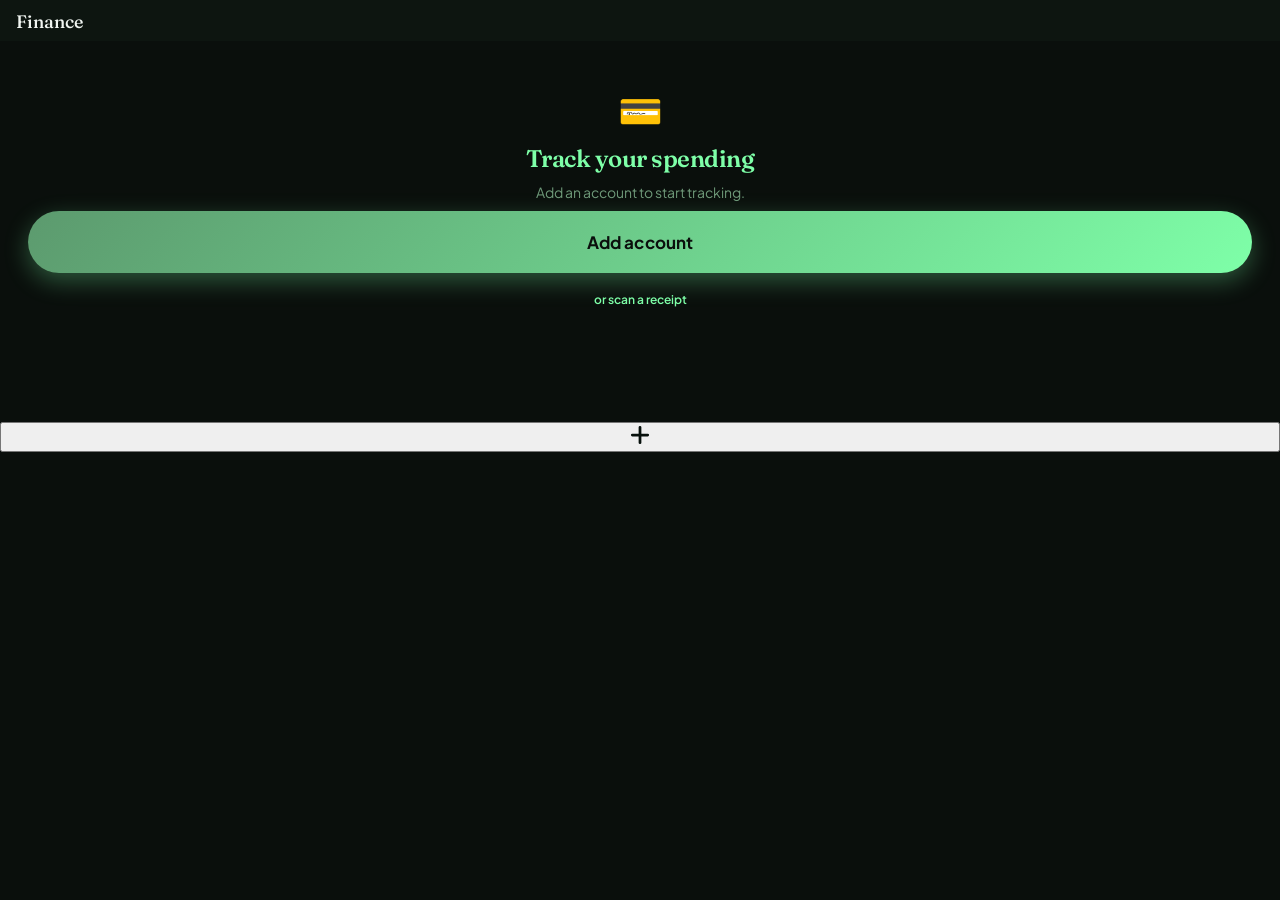
==== commit 8c0ebfdd: "finance: keyboard flow, account picker, offline FX retry, remove lock screen - Add/Transaction modal" ====
--- a/finance/index.html
+++ b/finance/index.html
@@ -36,14 +36,7 @@
         <div class="header-left">
           <span style="font-family:'Fraunces',serif;font-size:18px;font-weight:500;color:var(--text-1);">Finance</span>
         </div>
-        <div class="header-right">
-          <button id="auth-status-btn" onclick="authSignOut()" aria-label="Sign out">
-            <svg width="15" height="15" viewBox="0 0 24 24" fill="none">
-              <path d="M9 21H5a2 2 0 01-2-2V5a2 2 0 012-2h4" stroke="currentColor" stroke-width="2" stroke-linecap="round" stroke-linejoin="round"/>
-              <path d="M16 17l5-5-5-5M21 12H9" stroke="currentColor" stroke-width="2" stroke-linecap="round" stroke-linejoin="round"/>
-            </svg>
-          </button>
-        </div>
+        <div class="header-right"></div>
       </div>
     </header>
 
@@ -88,121 +81,45 @@
     <div class="modal-sheet" onclick="event.stopPropagation()">
       <div class="modal-handle"></div>
       <h2 class="modal-title">Transaction</h2>
-      <div class="fin-modal-tabs">
-        <button class="fin-modal-tab active" data-tab="photo" onclick="finModalTab('photo')">📷 Receipt</button>
-        <button class="fin-modal-tab" data-tab="manual" onclick="finModalTab('manual')">✏️ Manual</button>
-      </div>
-      <div class="fin-modal-panel active" data-panel="photo">
-        <input type="file" id="fin-photo-input" accept="image/*" capture="environment" style="display:none" onchange="finPhotoSelected(this)" />
-        <div class="fin-photo-drop" id="fin-photo-drop" onclick="document.getElementById('fin-photo-input').click()">
-          <svg width="28" height="28" viewBox="0 0 24 24" fill="none"><rect x="3" y="6" width="18" height="14" rx="2" stroke="currentColor" stroke-width="2"/><circle cx="12" cy="13" r="3" stroke="currentColor" stroke-width="2"/><path d="M8 6V5a1 1 0 011-1h6a1 1 0 011 1v1" stroke="currentColor" stroke-width="2"/></svg>
-          <span>Tap to photograph receipt</span>
-        </div>
-        <img id="fin-photo-preview" class="fin-photo-preview" style="display:none" alt="Receipt" />
-        <div id="fin-currency-row" style="display:none; margin-top:12px;">
-          <label style="font-size:12px;font-weight:600;color:var(--text-3);display:block;margin-bottom:6px;">Currency</label>
-          <select id="fin-currency-select" style="width:100%">
-            <option value="AUD">AUD — Australian Dollar</option>
-            <option value="USD">USD — US Dollar</option>
-            <option value="EUR">EUR — Euro</option>
-            <option value="GBP">GBP — British Pound</option>
-            <option value="SGD">SGD — Singapore Dollar</option>
-            <option value="THB">THB — Thai Baht</option>
-            <option value="JPY">JPY — Japanese Yen</option>
-            <option value="CNY">CNY — Chinese Yuan</option>
-            <option value="HKD">HKD — Hong Kong Dollar</option>
-            <option value="CAD">CAD — Canadian Dollar</option>
-            <option value="NZD">NZD — New Zealand Dollar</option>
-            <option value="INR">INR — Indian Rupee</option>
-            <option value="IDR">IDR — Indonesian Rupiah</option>
-            <option value="MYR">MYR — Malaysian Ringgit</option>
-            <option value="PHP">PHP — Philippine Peso</option>
-            <option value="VND">VND — Vietnamese Dong</option>
-            <option value="KRW">KRW — South Korean Won</option>
+      <div class="fin-field">
+        <label class="fin-label">Description</label>
+        <input class="fin-input" id="fin-tx-desc" type="text" placeholder="e.g. Woolworths, Petrol" enterkeyhint="next" onkeydown="if(event.key==='Enter'){event.preventDefault();document.getElementById('fin-tx-amount').focus();}" />
+      </div>
+      <div class="fin-amount-row">
+        <div class="fin-field" style="flex:2">
+          <label class="fin-label">Amount</label>
+          <input class="fin-input" id="fin-tx-amount" type="number" step="0.01" inputmode="decimal" placeholder="0.00" enterkeyhint="next" onkeydown="if(event.key==='Enter'){event.preventDefault();document.getElementById('fin-tx-currency').focus();}" />
+        </div>
+        <div class="fin-field" style="flex:1">
+          <label class="fin-label">Currency</label>
+          <select class="fin-select" id="fin-tx-currency" onkeydown="if(event.key==='Enter'){event.preventDefault();document.getElementById('fin-tx-account').focus();}" onchange="document.getElementById('fin-tx-account').focus()">
+            <option value="AUD">AUD</option>
+            <option value="USD">USD</option>
+            <option value="EUR">EUR</option>
+            <option value="GBP">GBP</option>
+            <option value="SGD">SGD</option>
+            <option value="THB">THB</option>
+            <option value="JPY">JPY</option>
+            <option value="CNY">CNY</option>
+            <option value="HKD">HKD</option>
+            <option value="CAD">CAD</option>
+            <option value="NZD">NZD</option>
+            <option value="INR">INR</option>
+            <option value="IDR">IDR</option>
+            <option value="MYR">MYR</option>
+            <option value="PHP">PHP</option>
+            <option value="KRW">KRW</option>
           </select>
         </div>
-        <button class="fin-scan-btn" id="fin-scan-btn" onclick="finScanReceipt()" style="display:none">✨ Scan receipt</button>
-        <div class="fin-scan-status" id="fin-scan-status" style="display:none"></div>
-        <div id="fin-receipt-preview" class="fin-receipt-preview" style="display:none"></div>
-      </div>
-      <div class="fin-modal-panel" data-panel="manual">
-        <div id="fin-receipt-preview-manual" style="display:none"></div>
-        <div class="fin-amount-row" style="margin-bottom:8px">
-          <button class="fin-type-btn active-expense" id="fin-type-expense" onclick="finSetType('expense')" style="flex:1">− Expense</button>
-          <button class="fin-type-btn" id="fin-type-income" onclick="finSetType('income')" style="flex:1">+ Income</button>
-        </div>
-        <div class="fin-amount-row">
-          <div class="fin-field" style="flex:2">
-            <label class="fin-label">Account</label>
-            <select class="fin-select" id="fin-tx-account"></select>
-          </div>
-          <div class="fin-field" style="flex:1">
-            <label class="fin-label">Currency</label>
-            <select class="fin-select" id="fin-tx-currency" onchange="_finUpdateConvertBtn()">
-              <option value="AUD">AUD</option>
-              <option value="USD">USD</option>
-              <option value="EUR">EUR</option>
-              <option value="GBP">GBP</option>
-              <option value="SGD">SGD</option>
-              <option value="THB">THB</option>
-              <option value="JPY">JPY</option>
-              <option value="CNY">CNY</option>
-              <option value="HKD">HKD</option>
-              <option value="CAD">CAD</option>
-              <option value="NZD">NZD</option>
-              <option value="INR">INR</option>
-              <option value="IDR">IDR</option>
-              <option value="MYR">MYR</option>
-              <option value="PHP">PHP</option>
-              <option value="VND">VND</option>
-              <option value="KRW">KRW</option>
-            </select>
-          </div>
-        </div>
-        <div class="fin-field">
-          <label class="fin-label">Description</label>
-          <input class="fin-input" id="fin-tx-desc" type="text" placeholder="e.g. Woolworths, Petrol" />
-        </div>
-        <div class="fin-amount-row">
-          <div class="fin-field" style="flex:1">
-            <label class="fin-label">Amount</label>
-            <input class="fin-input" id="fin-tx-amount" type="number" step="0.01" placeholder="0.00" />
-          </div>
-          <div class="fin-field" style="flex:1">
-            <label class="fin-label">Date</label>
-            <input class="fin-input" id="fin-tx-date" type="date" />
-          </div>
-        </div>
-        <div id="fin-convert-row" style="display:none; margin-bottom:8px;">
-          <button type="button" id="fin-convert-btn" class="fin-convert-btn" onclick="finConvertToAUD()">↔ Convert to AUD</button>
-          <div id="fin-convert-status"></div>
-        </div>
-        <div class="fin-amount-row">
-          <div class="fin-field" style="flex:1">
-            <label class="fin-label">Category</label>
-            <select class="fin-select" id="fin-tx-category">
-              <option value="">Select…</option>
-              <option>Food &amp; Dining</option>
-              <option>Transport</option>
-              <option>Shopping</option>
-              <option>Bills &amp; Utilities</option>
-              <option>Entertainment</option>
-              <option>Health</option>
-              <option>Education</option>
-              <option>Travel</option>
-              <option>Income</option>
-              <option>Other</option>
-            </select>
-          </div>
-          <div class="fin-field" style="flex:1">
-            <label class="fin-label">Merchant</label>
-            <input class="fin-input" id="fin-tx-merchant" type="text" placeholder="Store name" />
-          </div>
-        </div>
-        <input type="hidden" id="fin-tx-notes" value="" />
-        <button class="fin-save-btn" id="fin-tx-save-btn" onclick="finSaveTx()">Save</button>
-        <button class="fin-delete-btn" id="fin-tx-delete-btn" onclick="finDeleteTx()" style="display:none">Delete</button>
-      </div>
+      </div>
+      <div class="fin-field">
+        <label class="fin-label">Account</label>
+        <select class="fin-select" id="fin-tx-account" onkeydown="if(event.key==='Enter'){event.preventDefault();finSaveTx();}" onchange="document.getElementById('fin-tx-save-btn').focus()">
+          <!-- populated by openAddTransactionModal / openFinTxDetail -->
+        </select>
+      </div>
+      <button class="fin-save-btn" id="fin-tx-save-btn" onclick="finSaveTx()">Save</button>
+      <button class="fin-delete-btn" id="fin-tx-delete-btn" onclick="finDeleteTx()" style="display:none">Delete</button>
     </div>
   </div>
 
@@ -274,43 +191,6 @@
     </div>
   </div>
 
-  <!-- Login screen -->
-  <div id="login-screen">
-    <div class="auth-card">
-      <div class="auth-logo">💳</div>
-      <h1 class="auth-title">Finance</h1>
-      <div id="auth-bio-section" style="display:none">
-        <button id="auth-unlock-btn" class="auth-bio-btn" onclick="_authUnlockBio()">
-          <svg width="36" height="36" viewBox="0 0 24 24" fill="none">
-            <path d="M12 2C9.2 2 7 4.2 7 7v1" stroke="currentColor" stroke-width="1.8" stroke-linecap="round"/>
-            <path d="M17 8v-1c0-2.8-2.2-5-5-5" stroke="currentColor" stroke-width="1.8" stroke-linecap="round"/>
-            <path d="M12 11v4" stroke="currentColor" stroke-width="2" stroke-linecap="round"/>
-            <ellipse cx="12" cy="11" rx="1.2" ry="1.2" fill="currentColor"/>
-            <path d="M5 12c0 3.9 3.1 7 7 7s7-3.1 7-7" stroke="currentColor" stroke-width="1.8" stroke-linecap="round"/>
-            <path d="M8.5 12c0 1.9 1.6 3.5 3.5 3.5s3.5-1.6 3.5-3.5" stroke="currentColor" stroke-width="1.8" stroke-linecap="round"/>
-          </svg>
-          <span>Unlock</span>
-        </button>
-        <p id="auth-error" class="auth-error"></p>
-      </div>
-      <div id="auth-setup-pw-section" style="display:none">
-        <p class="auth-setup-hint">Enter your password to register your biometric.</p>
-        <input type="password" id="auth-setup-pw-input" class="auth-input" placeholder="Password" autocomplete="current-password" onkeydown="_authSetupPwKeydown(event)" />
-        <button class="auth-btn" onclick="_authSetupPwSubmit()">Continue</button>
-        <p id="auth-setup-pw-error" class="auth-error"></p>
-      </div>
-      <div id="auth-setup-section" style="display:none">
-        <p class="auth-setup-hint">Register your face or fingerprint to unlock this app.</p>
-        <button id="auth-setup-btn" class="auth-btn" onclick="_authSetupBio()">Set up biometric</button>
-        <p id="auth-setup-error" class="auth-error"></p>
-      </div>
-      <div id="auth-pw-section" style="display:none">
-        <input type="password" id="auth-password" class="auth-input" placeholder="Password" autocomplete="current-password" onkeydown="_authPwKeydown(event)" />
-        <button class="auth-btn" onclick="_authPwUnlock()">Unlock</button>
-        <p id="auth-pw-error" class="auth-error"></p>
-      </div>
-    </div>
-  </div>
 
   <!-- Scripts -->
   <script src="js/utils/date.js"></script>
--- a/finance/css/finance.css
+++ b/finance/css/finance.css
@@ -82,6 +82,35 @@
   font-size: 10px;
   color: var(--text-3, #6a8a70);
   margin-top: 2px;
+}
+
+.fin-accounts-total {
+  display: flex;
+  align-items: baseline;
+  justify-content: space-between;
+  margin-top: 8px;
+  padding: 8px 14px 0;
+  border-top: 1px solid rgba(126,255,168,0.12);
+}
+
+.fin-accounts-total-label {
+  font-size: 11px;
+  font-weight: 700;
+  letter-spacing: 0.08em;
+  text-transform: uppercase;
+  color: var(--text-3, #6a8a70);
+}
+
+.fin-accounts-total-amount {
+  font-size: 18px;
+  font-weight: 700;
+  color: var(--mint, #7effa8);
+  font-family: 'Fraunces', Georgia, serif;
+  letter-spacing: -0.5px;
+}
+
+.fin-accounts-total-amount.negative {
+  color: #ff8080;
 }
 
 .fin-add-account-btn {
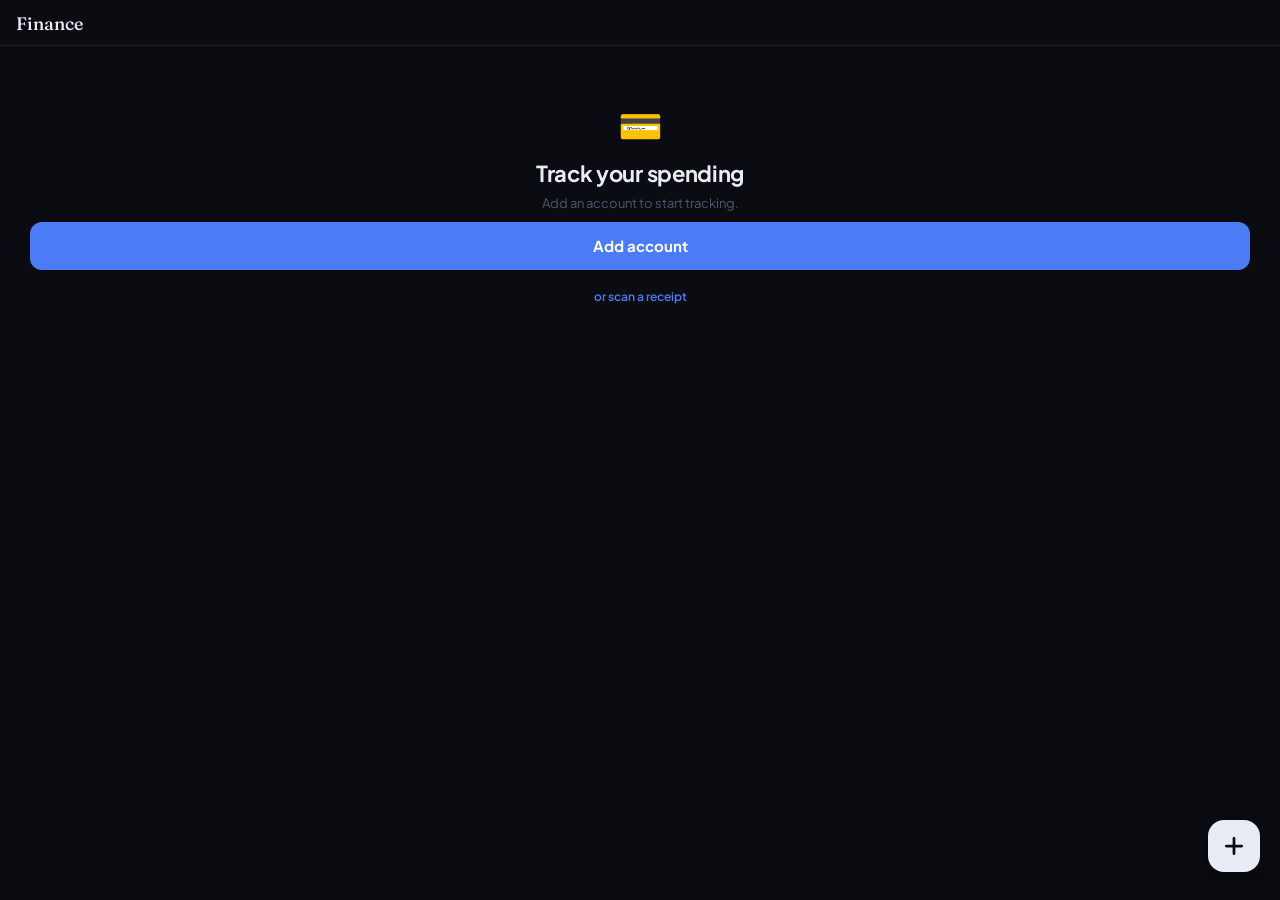
==== commit c40092b8: "finance: redesign theme to professional dark finance aesthetic Replace dark forest-green nature pale" ====
--- a/finance/index.html
+++ b/finance/index.html
@@ -5,7 +5,7 @@
   <meta name="viewport" content="width=device-width, initial-scale=1.0, viewport-fit=cover, maximum-scale=1.0, user-scalable=no" />
   <meta name="mobile-web-app-capable" content="yes" />
   <meta name="apple-mobile-web-app-status-bar-style" content="black-translucent" />
-  <meta name="theme-color" content="#0d1610" />
+  <meta name="theme-color" content="#0B0C12" />
   <title>Focus | Finance</title>
 
   <link rel="manifest" href="manifest.json" />
@@ -48,7 +48,7 @@
 
     <button class="fab" id="fab" onclick="openAddTransactionModal()" aria-label="Add transaction">
       <svg width="22" height="22" viewBox="0 0 20 20" fill="none">
-        <path d="M10 3v14M3 10h14" stroke="#07100c" stroke-width="2.5" stroke-linecap="round"/>
+        <path d="M10 3v14M3 10h14" stroke="#0B0C12" stroke-width="2.5" stroke-linecap="round"/>
       </svg>
     </button>
   </div><!-- /app -->
@@ -183,11 +183,11 @@
 
   <div class="toast" id="toast"></div>
 
-  <div id="app-loading-overlay" style="position:fixed;inset:0;z-index:10000;background:var(--ink);display:flex;align-items:center;justify-content:center;transition:opacity 0.3s ease;">
+  <div id="app-loading-overlay" style="position:fixed;inset:0;z-index:10000;background:var(--bg);display:flex;align-items:center;justify-content:center;transition:opacity 0.3s ease;">
     <div style="text-align:center;">
-      <div style="font-size:64px;margin-bottom:20px;animation:floatBob 3s ease-in-out infinite;">💳</div>
-      <div style="color:var(--mint);font-family:'Fraunces',serif;font-size:24px;letter-spacing:-0.5px;">Finance</div>
-      <div class="spinner" style="margin-top:24px;"></div>
+      <div style="font-size:52px;margin-bottom:16px;">💳</div>
+      <div style="color:var(--text-2);font-family:var(--font-body);font-size:11px;font-weight:700;letter-spacing:0.14em;text-transform:uppercase;">Finance</div>
+      <div class="spinner" style="margin-top:20px;"></div>
     </div>
   </div>
 
--- a/finance/css/base.css
+++ b/finance/css/base.css
@@ -1,195 +1,148 @@
-/* ── Reset & Base ── */
 *, *::before, *::after { box-sizing: border-box; margin: 0; padding: 0; }
 
 :root {
-  /* Typography System */
-  --font-heading: 'Fraunces', serif;
-  --font-body: 'Plus Jakarta Sans', sans-serif;
-  --text-base: 16px;
-  --text-sm: 14px;
-  --text-xs: 12px;
-  --text-lg: 18px;
-  --text-xl: 24px;
-  --text-2xl: 32px;
+  --font-display: 'Fraunces', Georgia, serif;
+  --font-body:    'Plus Jakarta Sans', system-ui, sans-serif;
 
-  /* Refined color palette */
-  --ink:          #0a0f0c;
-  --ink-2:        #0e1611;
-  --surface:      #162418;
-  --surface-2:    #1e3022;
-  --surface-3:    #273e2d;
-  --lift:         #314f3a;
-  --lift-2:       #3d6249;
-  --sage:         #5c9a6e;
-  --mint:         #7effa8;
-  --mint-dark:    #4fa66f;
-  --foam:         #bdfcd4;
-  --mist:         #e2faeb;
-  --gold:         #f2ca6b;
-  --ember:        #f0764f;
-  --sky:          #7ccdf0;
-  
-  --text-1:       #f0f5f1;
-  --text-2:       #b8d9be;
-  --text-3:       #6f9a7a;
-  
-  --border:       rgba(126, 255, 168, 0.12);
-  --border-2:     rgba(126, 255, 168, 0.2);
-  --glass-bg:     rgba(22, 36, 24, 0.75);
-  
-  --radius:       24px;
-  --radius-sm:    16px;
-  --radius-xs:    10px;
-  
-  --spring-bouncy: cubic-bezier(0.34, 1.56, 0.64, 1);
+  --bg:        #0B0C12;
+  --surface:   #13151E;
+  --surface-2: #1C1F2C;
+  --surface-3: #252939;
+  --lift:      #2E3349;
+
+  --accent:    #4B7BF5;
+  --accent-2:  #7BA4F7;
+
+  --positive:  #34D399;
+  --negative:  #F87171;
+  --gold:      #FBBF24;
+
+  --text-1:    #E8ECF5;
+  --text-2:    #8892A4;
+  --text-3:    #4E5769;
+
+  --border:    rgba(255,255,255,0.07);
+  --border-2:  rgba(255,255,255,0.13);
+
+  /* legacy aliases so existing references keep working */
+  --ink:       var(--bg);
+  --ink-2:     var(--surface);
+  --mint:      var(--positive);
+  --mint-dark: #22a370;
+  --ember:     var(--negative);
+  --surface-2: #1C1F2C;
+  --surface-3: #252939;
+  --lift-2:    #3a4060;
+  --sage:      var(--accent);
+  --foam:      #c7e0ff;
+  --mist:      #e8f0ff;
+  --sky:       #93c5fd;
+  --border-2:  rgba(255,255,255,0.13);
+  --glass-bg:  rgba(19,21,30,0.85);
+  --glow-mint: none;
+  --radius:    14px;
+  --radius-sm: 10px;
+  --radius-xs: 7px;
+  --spring-bouncy: cubic-bezier(0.25, 0.46, 0.45, 0.94);
   --spring-smooth: cubic-bezier(0.22, 1, 0.36, 1);
-  --transition-fast: 0.15s ease;
-  --transition-smooth: 0.25s var(--spring-smooth);
-  
-  --shadow-inset: inset 0 1px 3px rgba(0,0,0,0.3);
-  --shadow-base:  0 4px 12px rgba(0,0,0,0.3);
-  --shadow-card:  0 8px 24px rgba(0,0,0,0.4), 0 2px 4px rgba(126,255,168,0.02);
-  --shadow-float: 0 16px 40px rgba(0,0,0,0.5), 0 0 0 1px rgba(126,255,168,0.1);
-  --shadow-lift:  0 24px 56px rgba(0,0,0,0.6), 0 0 0 1px rgba(126,255,168,0.2);
-  --glow-mint:    0 0 24px rgba(126,255,168,0.15);
+  --transition-fast:   0.12s ease;
+  --transition-smooth: 0.2s ease;
+  --shadow-inset: inset 0 1px 2px rgba(0,0,0,0.4);
+  --shadow-base:  0 2px 8px rgba(0,0,0,0.4);
+  --shadow-card:  0 4px 16px rgba(0,0,0,0.4);
+  --shadow-float: 0 8px 32px rgba(0,0,0,0.5);
+  --shadow-lift:  0 16px 48px rgba(0,0,0,0.6);
 }
 
 html, body {
   height: 100%; height: 100dvh;
-  background: var(--ink); color: var(--text-1);
-  font-family: var(--font-body); font-size: var(--text-base); line-height: 1.5;
-  -webkit-font-smoothing: antialiased; -moz-osx-font-smoothing: grayscale;
-  overscroll-behavior-y: none; overflow: hidden;
+  background: var(--bg);
+  color: var(--text-1);
+  font-family: var(--font-body);
+  font-size: 15px;
+  line-height: 1.5;
+  -webkit-font-smoothing: antialiased;
+  -moz-osx-font-smoothing: grayscale;
+  overscroll-behavior-y: none;
+  overflow: hidden;
 }
 
-/* Typography Rules */
-h1, h2, h3, h4, h5, h6 {
-  font-family: var(--font-heading);
-  font-weight: 500;
-  line-height: 1.2;
-  letter-spacing: -0.02em;
+h1, h2, h3 { font-family: var(--font-body); font-weight: 600; line-height: 1.2; }
+button, input, select, textarea { font-family: inherit; font-size: inherit; }
+
+.modal-title { font-size: 20px; font-weight: 700; letter-spacing: -0.3px; }
+
+body::after { display: none; }
+#ambient-glow { display: none; }
+
+@keyframes spin { to { transform: rotate(360deg); } }
+@keyframes fadePop {
+  0%   { opacity: 0; transform: scale(0.95); }
+  100% { opacity: 1; transform: scale(1); }
+}
+@keyframes shake {
+  0%, 100% { transform: translateX(0); }
+  25% { transform: translateX(-4px); }
+  75% { transform: translateX(4px); }
+}
+.screen-shake { animation: shake 0.25s ease both; }
+
+.spinner {
+  width: 32px; height: 32px;
+  border: 2px solid var(--surface-3);
+  border-top-color: var(--accent);
+  border-radius: 50%;
+  margin: 0 auto 20px;
+  animation: spin 0.7s linear infinite;
 }
 
-/* Buttons and inputs inherit body font */
-button, input, select, textarea {
-  font-family: inherit;
-  font-size: inherit;
+#flash-overlay { display: none; }
+
+#app { display: flex; flex-direction: column; height: 100%; height: 100dvh; overflow: hidden; }
+
+*:focus-visible { outline: 2px solid var(--accent); outline-offset: 2px; border-radius: 4px; }
+
+::-webkit-scrollbar { width: 4px; }
+::-webkit-scrollbar-track { background: transparent; }
+::-webkit-scrollbar-thumb { background: var(--surface-3); border-radius: 4px; }
+
+.fab {
+  position: fixed;
+  right: 20px;
+  bottom: 28px;
+  width: 52px; height: 52px;
+  border-radius: 16px;
+  background: var(--text-1);
+  border: none;
+  display: flex; align-items: center; justify-content: center;
+  cursor: pointer;
+  box-shadow: 0 4px 20px rgba(0,0,0,0.5);
+  transition: transform 0.15s ease, background 0.15s;
+  z-index: 200;
 }
+.fab:hover { transform: translateY(-2px); }
+.fab:active { transform: scale(0.94); }
+.fab svg { color: var(--bg); }
 
-/* Modal Titles */
-.modal-title {
-  font-size: var(--text-2xl);
-  font-weight: 500;
-  letter-spacing: -0.5px;
+.toast {
+  position: fixed;
+  bottom: calc(100px + env(safe-area-inset-bottom,0));
+  left: 50%;
+  transform: translateX(-50%) translateY(12px);
+  background: var(--surface-2);
+  border: 1px solid var(--border-2);
+  color: var(--text-1);
+  padding: 10px 20px;
+  border-radius: 50px;
+  font-size: 13px;
+  font-weight: 600;
+  z-index: 1000;
+  opacity: 0;
+  pointer-events: none;
+  transition: opacity 0.2s ease, transform 0.2s ease;
+  white-space: nowrap;
+  box-shadow: var(--shadow-float);
 }
+.toast.show { opacity: 1; transform: translateX(-50%) translateY(0); }
 
-/* Section Labels */
-.section-label {
-  font-size: var(--text-xs);
-  font-weight: 800;
-  letter-spacing: 0.1em;
-  text-transform: uppercase;
-  color: var(--text-3);
-}
-
-/* Todo item text */
-.todo-item-name {
-  font-size: var(--text-sm);
-  font-weight: 600;
-  line-height: 1.4;
-}
-
-.todo-item-meta span {
-  font-size: 11px;
-  font-weight: 600;
-}
-
-/* Graph node typography */
-.gnode-name {
-  font-size: 16px;
-  font-weight: 600;
-}
-.gnode-why {
-  font-size: 12px;
-  font-style: italic;
-}
-.gnode-habit-count {
-  font-size: 11px;
-  font-weight: 700;
-}
-
-/* Texture & Ambient Background */
-body::after {
-  content: ''; position: fixed; inset: 0;
-  background-image: url("data:image/svg+xml,%3Csvg xmlns='http://www.w3.org/2000/svg' width='400' height='400'%3E%3Cfilter id='n'%3E%3CfeTurbulence type='fractalNoise' baseFrequency='0.85' numOctaves='3' stitchTiles='stitch'/%3E%3C/filter%3E%3Crect width='400' height='400' filter='url(%23n)' opacity='1'/%3E%3C/svg%3E");
-  pointer-events: none; z-index: -1; opacity: 0.04; mix-blend-mode: overlay;
-}
-#ambient-glow {
-  position: fixed; top: 0; left: 0; width: 100vw; height: 100vh; pointer-events: none; z-index: -2;
-  background: radial-gradient(circle at 50% 0%, rgba(126,255,168,0.04) 0%, transparent 60%);
-  transition: background 0.5s ease-out;
-}
-
-/* Animations */
-@keyframes shake {
-  0%, 100% { transform: translate(0, 0) rotate(0deg); }
-  25% { transform: translate(2px, 2px) rotate(0.5deg); }
-  50% { transform: translate(-2px, -2px) rotate(-0.5deg); }
-  75% { transform: translate(-2px, 2px) rotate(0.5deg); }
-}
-.screen-shake { animation: shake 0.3s cubic-bezier(.36,.07,.19,.97) both; }
-
-@keyframes fadePop {
-  0% { opacity: 0; transform: scale(0.9); }
-  100% { opacity: 1; transform: scale(1); }
-}
-
-@keyframes spin {
-  to { transform: rotate(360deg); }
-}
-
-/* Utility classes */
-.loading-state, .empty-state {
-  text-align: center;
-  padding: 100px 20px;
-  color: var(--text-3);
-}
-
-.spinner {
-  width: 40px;
-  height: 40px;
-  border: 3px solid var(--lift);
-  border-top-color: var(--mint);
-  border-radius: 50%;
-  margin: 0 auto 24px;
-  animation: spin 0.8s linear infinite;
-}
-
-#flash-overlay {
-  position: fixed; inset: 0; background: var(--mint); opacity: 0;
-  pointer-events: none; z-index: 9998; transition: opacity 0.6s ease-out; mix-blend-mode: overlay;
-}
-#flash-overlay.flash { opacity: 0.25; transition: opacity 0.05s ease-in; }
-
-#app { display: flex; flex-direction: column; height: 100%; height: 100dvh; overflow: hidden; position: relative; }
-
-/* Focus outline */
-*:focus-visible {
-  outline: 2px solid var(--mint);
-  outline-offset: 2px;
-}
-
-/* Smoother scrollbar */
-::-webkit-scrollbar {
-  width: 6px;
-}
-::-webkit-scrollbar-track {
-  background: transparent;
-}
-::-webkit-scrollbar-thumb {
-  background: var(--lift);
-  border-radius: 10px;
-}
-::-webkit-scrollbar-thumb:hover {
-  background: var(--mint-dark);
-}+.main { flex: 1; min-height: 0; overflow-y: auto; -webkit-overflow-scrolling: touch; }
--- a/finance/css/header.css
+++ b/finance/css/header.css
@@ -1,57 +1,75 @@
 /* ── HEADER ── */
 .header {
-  position: relative; z-index: 50; background: rgba(14, 22, 17, 0.97);
-  padding: env(safe-area-inset-top, 0px) 0 0; flex-shrink: 0;
+  position: relative; z-index: 50;
+  background: var(--bg);
+  border-bottom: 1px solid var(--border);
+  padding: env(safe-area-inset-top, 0px) 0 0;
+  flex-shrink: 0;
 }
-@media (hover: hover) {
-  .main.goals-active .header { display: none; }
-  .main.goals-active ~ .tab-bar,
-  .main.goals-active + .tab-bar { display: none; }
+
+.header-inner {
+  display: flex; align-items: center; justify-content: space-between;
+  padding: 10px 16px 8px;
 }
-.header-inner { display: flex; align-items: center; justify-content: space-between; padding: 8px 16px 6px; }
-.header-left { display: flex; flex-direction: row; align-items: center; gap: 4px; }
-.app-name { font-family: var(--font-heading); font-size: 34px; font-weight: 500; color: var(--text-1); letter-spacing: -0.5px; line-height: 1; text-shadow: 0 4px 12px rgba(0,0,0,0.5); transition: font-size 0.3s ease; }
 
-.date-navigator { display: flex; align-items: center; gap: 6px; margin-left: -8px; }
-.nav-btn {
-  background: transparent; border: none; color: var(--text-3); cursor: pointer; padding: 5px; border-radius: 8px;
-  display: flex; align-items: center; justify-content: center; transition: background 0.15s, color 0.15s, transform 0.15s;
+.header-left  { display: flex; flex-direction: row; align-items: center; gap: 6px; }
+.header-right { display: flex; align-items: center; gap: 8px; }
+
+.app-name {
+  font-family: var(--font-body);
+  font-size: 17px; font-weight: 700;
+  color: var(--text-1);
+  letter-spacing: -0.2px;
 }
-@media (hover: hover) { .nav-btn:hover { background: var(--surface-2); color: var(--mint); transform: scale(1.15); box-shadow: var(--shadow-base); } }
-.nav-btn:active { transform: scale(0.85); background: var(--surface-2); color: var(--mint); }
-.nav-btn.active { background: rgba(126,255,168,0.15); color: var(--mint); }
 
-.header-date {
-  font-size: 13px; color: var(--text-2); font-weight: 700; cursor: pointer;
-  padding: 4px 10px; border-radius: 8px; transition: background 0.15s, color 0.15s, border-color 0.15s, transform 0.15s;
-  border: 1px solid transparent; min-height: 28px; display: flex; align-items: center;
-}
-@media (hover: hover) { .header-date:hover { background: rgba(126,255,168,0.1); color: var(--mint); transform: translateY(-2px); border-color: rgba(126,255,168,0.2); } }
-.header-date:active { transform: scale(0.95); background: rgba(126,255,168,0.1); }
-.header-date.active { background: rgba(126,255,168,0.15); color: var(--mint); border-color: var(--mint); box-shadow: var(--glow-mint); }
-
-
-/* Progress Ring */
-.progress-ring-wrap { position: relative; width: 44px; height: 44px; display: flex; align-items: center; justify-content: center; transition: width 0.3s, height 0.3s; }
-.progress-ring { width: 100%; height: 100%; transform: rotate(-90deg); filter: drop-shadow(0 4px 8px rgba(0,0,0,0.4)); overflow: visible; }
-.ring-bg { fill: none; stroke: rgba(255,255,255,0.05); stroke-width: 3; }
-.ring-fill { fill: none; stroke-width: 3; stroke-linecap: round; transition: stroke-dasharray 1.2s var(--spring-bouncy); }
-.ring-label { position: absolute; font-size: 9px; font-weight: 800; color: var(--mint); letter-spacing: -0.5px; text-shadow: 0 0 10px rgba(126,255,168,0.4); }
-
-/* Tabs — desktop: sits below header, inline */
+/* Tab bar (Finance has none currently, kept for completeness) */
 .tab-bar {
   display: flex; padding: 0 8px; gap: 2px;
-  background: rgba(14, 22, 17, 0.97);
+  background: var(--bg);
   border-bottom: 1px solid var(--border);
   flex-shrink: 0;
 }
 .tab-btn {
   flex: 1; display: flex; align-items: center; justify-content: center; gap: 4px;
-  padding: 7px 6px; background: transparent; border: none;
-  font-family: 'Plus Jakarta Sans', sans-serif; font-size: 12px; font-weight: 700;
-  color: var(--text-3); cursor: pointer; transition: color 0.15s, background 0.15s, border-color 0.15s;
-  border-radius: 8px 8px 0 0; position: relative; border-bottom: 2px solid transparent; min-height: 34px;
+  padding: 8px 6px; background: transparent; border: none;
+  font-family: var(--font-body); font-size: 12px; font-weight: 700;
+  color: var(--text-3); cursor: pointer;
+  transition: color 0.15s, border-color 0.15s;
+  border-radius: 0; border-bottom: 2px solid transparent; min-height: 36px;
 }
-@media (hover: hover) { .tab-btn:hover { color: var(--text-2); background: rgba(255,255,255,0.02); } }
-.tab-btn.active { color: var(--mint); border-bottom-color: var(--mint); background: rgba(126,255,168,0.06); text-shadow: 0 0 16px rgba(126,255,168,0.4); }
-.tab-btn.active svg { filter: drop-shadow(0 0 6px rgba(126,255,168,0.6)); }+.tab-btn:hover { color: var(--text-2); }
+.tab-btn.active { color: var(--accent); border-bottom-color: var(--accent); }
+
+/* Nav buttons (date navigator) */
+.date-navigator { display: flex; align-items: center; gap: 4px; }
+.nav-btn {
+  background: transparent; border: none; color: var(--text-3); cursor: pointer;
+  padding: 5px; border-radius: 8px;
+  display: flex; align-items: center; justify-content: center;
+  transition: background 0.15s, color 0.15s;
+}
+.nav-btn:hover { background: var(--surface-2); color: var(--text-1); }
+.nav-btn:active { transform: scale(0.9); }
+.nav-btn.active { background: rgba(75,123,245,0.15); color: var(--accent); }
+
+.header-date {
+  font-size: 13px; color: var(--text-2); font-weight: 600; cursor: pointer;
+  padding: 4px 10px; border-radius: 8px;
+  transition: background 0.15s, color 0.15s;
+  border: 1px solid transparent; min-height: 28px; display: flex; align-items: center;
+}
+.header-date:hover { background: var(--surface-2); color: var(--text-1); }
+.header-date.active { background: rgba(75,123,245,0.12); color: var(--accent); border-color: rgba(75,123,245,0.3); }
+
+/* Progress ring */
+.progress-ring-wrap {
+  position: relative; width: 40px; height: 40px;
+  display: flex; align-items: center; justify-content: center;
+}
+.progress-ring { width: 100%; height: 100%; transform: rotate(-90deg); overflow: visible; }
+.ring-bg   { fill: none; stroke: var(--surface-3); stroke-width: 3; }
+.ring-fill { fill: none; stroke-width: 3; stroke-linecap: round; transition: stroke-dasharray 1s ease; }
+.ring-label {
+  position: absolute; font-size: 9px; font-weight: 800;
+  color: var(--accent); letter-spacing: -0.5px;
+}
--- a/finance/css/finance.css
+++ b/finance/css/finance.css
@@ -3,10 +3,10 @@
    ══════════════════════════════════════════ */
 
 #tab-finance {
-  padding: 10px 12px 80px;
+  padding: 12px 14px 88px;
   display: flex;
   flex-direction: column;
-  gap: 12px;
+  gap: 16px;
 }
 
 /* ── Section headers ──────────────────────── */
@@ -19,11 +19,11 @@
 }
 
 .fin-section-title {
-  font-size: 11px;
-  font-weight: 700;
-  letter-spacing: 0.08em;
+  font-size: 10px;
+  font-weight: 700;
+  letter-spacing: 0.1em;
   text-transform: uppercase;
-  color: var(--text-3, #6a8a70);
+  color: var(--text-3);
 }
 
 /* ── Account cards ────────────────────────── */
@@ -35,53 +35,55 @@
 }
 
 .fin-account-card {
-  background: rgba(126,255,168,0.06);
-  border: 1px solid rgba(126,255,168,0.15);
+  background: var(--surface);
+  border: 1px solid var(--border);
   border-radius: 12px;
-  padding: 10px 14px;
+  padding: 12px 14px;
   cursor: pointer;
   transition: border-color 0.15s, background 0.15s;
 }
 
 .fin-account-card:hover {
-  border-color: rgba(126,255,168,0.3);
-  background: rgba(126,255,168,0.09);
+  border-color: var(--border-2);
+  background: var(--surface-2);
 }
 
 .fin-account-top {
   display: flex;
   align-items: center;
   justify-content: space-between;
-  margin-bottom: 3px;
+  margin-bottom: 4px;
 }
 
 .fin-account-name {
   font-size: 12px;
   font-weight: 600;
-  color: var(--text-1, #e8f0ea);
+  color: var(--text-2);
+  letter-spacing: 0.02em;
+  text-transform: uppercase;
 }
 
 .fin-account-bank {
   font-size: 10px;
-  color: var(--text-3, #6a8a70);
+  color: var(--text-3);
+  font-weight: 500;
 }
 
 .fin-account-balance {
-  font-size: 22px;
-  font-weight: 700;
-  color: var(--mint, #7effa8);
-  font-family: 'Fraunces', Georgia, serif;
+  font-size: 24px;
+  font-weight: 700;
+  color: var(--text-1);
+  font-variant-numeric: tabular-nums;
   letter-spacing: -0.5px;
-}
-
-.fin-account-balance.negative {
-  color: #ff8080;
-}
+  line-height: 1.1;
+}
+
+.fin-account-balance.negative { color: var(--negative); }
 
 .fin-account-meta {
   font-size: 10px;
-  color: var(--text-3, #6a8a70);
-  margin-top: 2px;
+  color: var(--text-3);
+  margin-top: 3px;
 }
 
 .fin-accounts-total {
@@ -90,35 +92,33 @@
   justify-content: space-between;
   margin-top: 8px;
   padding: 8px 14px 0;
-  border-top: 1px solid rgba(126,255,168,0.12);
+  border-top: 1px solid var(--border);
 }
 
 .fin-accounts-total-label {
-  font-size: 11px;
-  font-weight: 700;
-  letter-spacing: 0.08em;
+  font-size: 10px;
+  font-weight: 700;
+  letter-spacing: 0.1em;
   text-transform: uppercase;
-  color: var(--text-3, #6a8a70);
+  color: var(--text-3);
 }
 
 .fin-accounts-total-amount {
-  font-size: 18px;
-  font-weight: 700;
-  color: var(--mint, #7effa8);
-  font-family: 'Fraunces', Georgia, serif;
+  font-size: 20px;
+  font-weight: 700;
+  color: var(--text-1);
+  font-variant-numeric: tabular-nums;
   letter-spacing: -0.5px;
 }
 
-.fin-accounts-total-amount.negative {
-  color: #ff8080;
-}
+.fin-accounts-total-amount.negative { color: var(--negative); }
 
 .fin-add-account-btn {
   background: none;
-  border: 1.5px dashed rgba(126,255,168,0.25);
+  border: 1.5px dashed var(--border-2);
   border-radius: 10px;
   padding: 9px;
-  color: var(--text-3, #6a8a70);
+  color: var(--text-3);
   font-size: 13px;
   font-weight: 500;
   cursor: pointer;
@@ -128,8 +128,8 @@
 }
 
 .fin-add-account-btn:hover {
-  border-color: rgba(126,255,168,0.45);
-  color: var(--mint, #7effa8);
+  border-color: var(--accent);
+  color: var(--accent);
 }
 
 /* ── Transaction list ─────────────────────── */
@@ -140,53 +140,55 @@
   gap: 0;
 }
 
-.fin-date-group {
-  margin-bottom: 8px;
-}
+.fin-date-group { margin-bottom: 8px; }
 
 .fin-date-label {
-  font-size: 11px;
+  display: flex;
+  align-items: center;
+  justify-content: space-between;
+  font-size: 10px;
   font-weight: 700;
   text-transform: uppercase;
-  letter-spacing: 0.06em;
-  color: var(--text-3, #6a8a70);
-  margin-bottom: 4px;
-  padding-left: 2px;
+  letter-spacing: 0.08em;
+  color: var(--text-3);
+  margin-bottom: 2px;
+  padding: 0 2px;
+}
+
+.fin-date-label-total {
+  font-variant-numeric: tabular-nums;
+  color: var(--negative);
+  font-weight: 700;
 }
 
 .fin-tx-row {
   display: flex;
   align-items: center;
   gap: 10px;
-  padding: 8px 10px;
-  border-radius: 10px;
-  cursor: pointer;
-  transition: background 0.12s;
-}
-
-.fin-tx-row:hover { background: rgba(255,255,255,0.04); }
+  padding: 8px 8px;
+  border-radius: 8px;
+  cursor: pointer;
+  transition: background 0.1s;
+}
+
+.fin-tx-row:hover { background: var(--surface-2); }
 
 .fin-tx-icon {
-  width: 30px;
-  height: 30px;
-  border-radius: 8px;
-  background: rgba(126,255,168,0.1);
-  display: flex;
-  align-items: center;
-  justify-content: center;
+  width: 32px; height: 32px;
+  border-radius: 8px;
+  background: var(--surface-2);
+  border: 1px solid var(--border);
+  display: flex; align-items: center; justify-content: center;
   flex-shrink: 0;
   font-size: 14px;
 }
 
-.fin-tx-info {
-  flex: 1;
-  min-width: 0;
-}
+.fin-tx-info { flex: 1; min-width: 0; }
 
 .fin-tx-desc {
   font-size: 13px;
   font-weight: 500;
-  color: var(--text-1, #e8f0ea);
+  color: var(--text-1);
   white-space: nowrap;
   overflow: hidden;
   text-overflow: ellipsis;
@@ -194,22 +196,22 @@
 
 .fin-tx-meta {
   font-size: 10px;
-  color: var(--text-3, #6a8a70);
-  margin-top: 0;
+  color: var(--text-3);
 }
 
 .fin-tx-amount {
   font-size: 13px;
   font-weight: 600;
-  color: #ff8080;
+  color: var(--negative);
   flex-shrink: 0;
-}
-
-.fin-tx-amount.income { color: var(--mint, #7effa8); }
+  font-variant-numeric: tabular-nums;
+}
+
+.fin-tx-amount.income { color: var(--positive); }
 
 .fin-empty {
   text-align: center;
-  color: var(--text-3, #6a8a70);
+  color: var(--text-3);
   font-size: 13px;
   padding: 16px 0 8px;
 }
@@ -227,49 +229,51 @@
   align-items: center;
   gap: 10px;
   padding: 8px 10px;
-  background: rgba(255,255,255,0.03);
-  border-radius: 10px;
-  cursor: pointer;
-  transition: background 0.12s;
-}
-
-.fin-rec-row:hover { background: rgba(255,255,255,0.06); }
+  background: var(--surface);
+  border: 1px solid var(--border);
+  border-radius: 8px;
+  cursor: pointer;
+  transition: background 0.12s, border-color 0.12s;
+}
+
+.fin-rec-row:hover { background: var(--surface-2); border-color: var(--border-2); }
 
 .fin-rec-info { flex: 1; }
 
 .fin-rec-name {
   font-size: 13px;
   font-weight: 500;
-  color: var(--text-1, #e8f0ea);
+  color: var(--text-1);
 }
 
 .fin-rec-freq {
   font-size: 10px;
-  color: var(--text-3, #6a8a70);
+  color: var(--text-3);
 }
 
 .fin-rec-amount {
   font-size: 13px;
   font-weight: 600;
-  color: #ff8080;
-}
-
-.fin-rec-amount.income { color: var(--mint, #7effa8); }
+  color: var(--negative);
+  font-variant-numeric: tabular-nums;
+}
+
+.fin-rec-amount.income { color: var(--positive); }
 
 .fin-rec-due {
   font-size: 11px;
-  color: var(--text-3, #6a8a70);
+  color: var(--text-3);
   text-align: right;
 }
 
-/* ── Empty state ──────────────────────────── */
+/* ── Empty / setup state ──────────────────── */
 
 .fin-setup {
   display: flex;
   flex-direction: column;
   align-items: center;
   justify-content: center;
-  padding: 32px 16px;
+  padding: 40px 16px;
   text-align: center;
   gap: 8px;
 }
@@ -277,37 +281,30 @@
 .fin-setup-icon { font-size: 36px; }
 
 .fin-setup h2 {
-  font-family: 'Fraunces', Georgia, serif;
-  font-size: 24px;
-  font-weight: 600;
-  color: var(--mint, #7effa8);
+  font-size: 22px;
+  font-weight: 700;
+  color: var(--text-1);
   margin: 0;
+  letter-spacing: -0.3px;
 }
 
 .fin-setup p {
-  font-size: 14px;
-  color: var(--text-3, #6a8a70);
+  font-size: 13px;
+  color: var(--text-3);
   margin: 0;
   line-height: 1.5;
 }
 
-/* ── Modals ───────────────────────────────── */
-
-/* Override modal sheet padding for the compact finance transaction modal */
-#fin-tx-modal .modal-sheet {
-  padding: 12px 16px 20px;
-}
-
-#fin-tx-modal .modal-title {
-  font-size: 18px;
-  margin-bottom: 8px;
-}
+/* ── Modal overrides ──────────────────────── */
+
+#fin-tx-modal .modal-sheet { padding: 12px 16px 24px; }
+#fin-tx-modal .modal-title { font-size: 18px; margin-bottom: 10px; }
 
 .fin-modal-tabs {
   display: flex;
-  gap: 4px;
-  background: rgba(255,255,255,0.05);
-  border-radius: 10px;
+  gap: 3px;
+  background: var(--surface-2);
+  border-radius: 8px;
   padding: 3px;
   margin-bottom: 10px;
 }
@@ -320,29 +317,29 @@
   padding: 4px 6px;
   font-size: 12px;
   font-weight: 600;
-  color: var(--text-3, #6a8a70);
-  cursor: pointer;
-  transition: background 0.15s, color 0.15s;
+  color: var(--text-3);
+  cursor: pointer;
+  transition: background 0.12s, color 0.12s;
   min-height: 26px;
 }
 
 .fin-modal-tab.active {
-  background: rgba(126,255,168,0.15);
-  color: var(--mint, #7effa8);
+  background: var(--surface-3);
+  color: var(--text-1);
 }
 
 .fin-modal-panel { display: none; }
 .fin-modal-panel.active { display: block; }
 
-/* Receipt photo */
+/* Receipt drop zone */
 .fin-photo-drop {
-  border: 1.5px dashed rgba(126,255,168,0.25);
-  border-radius: 14px;
-  padding: 28px;
+  border: 1.5px dashed var(--border-2);
+  border-radius: 12px;
+  padding: 24px;
   text-align: center;
   cursor: pointer;
-  color: var(--text-3, #6a8a70);
-  font-size: 14px;
+  color: var(--text-3);
+  font-size: 13px;
   transition: border-color 0.15s, background 0.15s;
   display: flex;
   flex-direction: column;
@@ -352,51 +349,50 @@
 }
 
 .fin-photo-drop:hover {
-  border-color: rgba(126,255,168,0.45);
-  background: rgba(126,255,168,0.04);
-  color: var(--text-1, #e8f0ea);
+  border-color: var(--accent);
+  background: rgba(75,123,245,0.04);
+  color: var(--text-1);
 }
 
 .fin-photo-preview {
   width: 100%;
   max-height: 200px;
   object-fit: cover;
-  border-radius: 12px;
+  border-radius: 10px;
   margin-bottom: 12px;
 }
 
 .fin-scan-btn {
   width: 100%;
   padding: 7px 12px;
-  background: var(--mint, #7effa8);
+  background: var(--accent);
   border: none;
   border-radius: 8px;
-  color: #0d1610;
-  font-size: 13px;
-  font-weight: 700;
-  font-family: 'DM Sans', sans-serif;
+  color: #fff;
+  font-size: 13px;
+  font-weight: 600;
   cursor: pointer;
   transition: opacity 0.15s;
   margin-bottom: 8px;
   min-height: 32px;
 }
 
-.fin-scan-btn:hover:not(:disabled) { opacity: 0.9; }
-.fin-scan-btn:disabled { opacity: 0.5; cursor: not-allowed; }
+.fin-scan-btn:hover:not(:disabled) { opacity: 0.85; }
+.fin-scan-btn:disabled { opacity: 0.4; cursor: not-allowed; }
 
 .fin-scan-status {
-  font-size: 13px;
-  color: var(--text-3, #6a8a70);
+  font-size: 12px;
+  color: var(--text-3);
   text-align: center;
-  margin-bottom: 12px;
-}
-
-/* Extracted receipt data */
+  margin-bottom: 10px;
+}
+
+/* Receipt preview */
 .fin-receipt-preview,
 #fin-receipt-preview-manual {
-  background: rgba(126,255,168,0.06);
-  border: 1px solid rgba(126,255,168,0.15);
-  border-radius: 12px;
+  background: var(--surface-2);
+  border: 1px solid var(--border);
+  border-radius: 10px;
   padding: 12px;
   margin-bottom: 10px;
   max-height: 160px;
@@ -404,12 +400,12 @@
 }
 
 .fin-receipt-preview-title {
-  font-size: 11px;
-  font-weight: 700;
-  letter-spacing: 0.07em;
+  font-size: 10px;
+  font-weight: 700;
+  letter-spacing: 0.08em;
   text-transform: uppercase;
-  color: var(--text-3, #6a8a70);
-  margin-bottom: 10px;
+  color: var(--text-3);
+  margin-bottom: 8px;
 }
 
 .fin-receipt-items {
@@ -423,125 +419,138 @@
   display: flex;
   justify-content: space-between;
   font-size: 13px;
-  color: var(--text-2, #b8cfc0);
+  color: var(--text-2);
 }
 
 .fin-receipt-total {
   display: flex;
   justify-content: space-between;
-  font-size: 15px;
-  font-weight: 700;
-  color: var(--text-1, #e8f0ea);
-  border-top: 1px solid rgba(255,255,255,0.08);
+  font-size: 14px;
+  font-weight: 700;
+  color: var(--text-1);
+  border-top: 1px solid var(--border);
   padding-top: 8px;
   margin-top: 4px;
-}
-
-/* Form fields */
-.fin-field {
-  margin-bottom: 6px;
-}
+  font-variant-numeric: tabular-nums;
+}
+
+/* ── Form fields ──────────────────────────── */
+
+.fin-field { margin-bottom: 8px; }
 
 .fin-label {
   font-size: 10px;
   font-weight: 700;
-  color: var(--text-3, #6a8a70);
+  color: var(--text-3);
   margin-bottom: 3px;
   display: block;
   text-transform: uppercase;
-  letter-spacing: 0.07em;
+  letter-spacing: 0.08em;
 }
 
 .fin-input, .fin-select {
   width: 100%;
-  padding: 6px 10px;
-  background: rgba(255,255,255,0.05);
-  border: 1px solid rgba(126,255,168,0.2);
-  border-radius: 8px;
-  color: var(--text-1, #e8f0ea);
-  font-size: 13px;
-  font-family: 'DM Sans', sans-serif;
+  padding: 7px 10px;
+  background: var(--surface-2);
+  border: 1px solid var(--border);
+  border-radius: 8px;
+  color: var(--text-1);
+  font-size: 14px;
+  font-family: var(--font-body);
   outline: none;
   box-sizing: border-box;
   transition: border-color 0.15s;
   -webkit-appearance: none;
-  min-height: 30px;
-}
-
-.fin-input::placeholder { color: var(--text-3, #6a8a70); }
+  min-height: 34px;
+}
+
+.fin-input::placeholder { color: var(--text-3); }
 
 .fin-input:focus, .fin-select:focus {
-  border-color: rgba(126,255,168,0.5);
+  border-color: var(--accent);
+  background: var(--surface-3);
 }
 
 .fin-select {
-  background-image: url("data:image/svg+xml,%3Csvg xmlns='http://www.w3.org/2000/svg' width='12' height='12' viewBox='0 0 24 24' fill='none'%3E%3Cpath d='M6 9l6 6 6-6' stroke='%236a8a70' stroke-width='2.5' stroke-linecap='round' stroke-linejoin='round'/%3E%3C/svg%3E");
+  background-image: url("data:image/svg+xml,%3Csvg xmlns='http://www.w3.org/2000/svg' width='12' height='12' viewBox='0 0 24 24' fill='none'%3E%3Cpath d='M6 9l6 6 6-6' stroke='%234E5769' stroke-width='2.5' stroke-linecap='round' stroke-linejoin='round'/%3E%3C/svg%3E");
   background-repeat: no-repeat;
   background-position: right 8px center;
   padding-right: 26px;
   cursor: pointer;
 }
 
-.fin-select option { background: #1a2e1e; }
-
-.fin-amount-row {
-  display: flex;
-  gap: 6px;
-}
-
+.fin-select option { background: #13151E; }
+
+.fin-amount-row { display: flex; gap: 6px; }
 .fin-amount-row .fin-input { flex: 1; }
 
-.fin-type-toggle {
-  display: flex;
-  gap: 4px;
-}
+/* Income / Expense toggle */
+.fin-type-toggle { display: flex; gap: 4px; }
 
 .fin-type-btn {
   padding: 6px 10px;
-  border: 1px solid rgba(126,255,168,0.2);
+  border: 1px solid var(--border);
   border-radius: 8px;
   background: none;
   font-size: 12px;
   font-weight: 600;
   cursor: pointer;
-  color: var(--text-3, #6a8a70);
+  color: var(--text-3);
   transition: all 0.15s;
   white-space: nowrap;
   min-height: 30px;
 }
 
 .fin-type-btn.active-expense {
-  border-color: #ff8080;
-  background: rgba(255,128,128,0.1);
-  color: #ff8080;
+  border-color: var(--negative);
+  background: rgba(248,113,113,0.1);
+  color: var(--negative);
 }
 
 .fin-type-btn.active-income {
-  border-color: var(--mint, #7effa8);
-  background: rgba(126,255,168,0.1);
-  color: var(--mint, #7effa8);
-}
-
+  border-color: var(--positive);
+  background: rgba(52,211,153,0.1);
+  color: var(--positive);
+}
+
+/* Save / action buttons */
 .fin-save-btn {
   width: 100%;
-  padding: 7px 12px;
-  background: var(--mint, #7effa8);
+  padding: 8px 12px;
+  background: var(--accent);
   border: none;
   border-radius: 8px;
-  color: #0d1610;
-  font-size: 13px;
-  font-weight: 700;
-  font-family: 'DM Sans', sans-serif;
-  cursor: pointer;
-  margin-top: 2px;
+  color: #fff;
+  font-size: 14px;
+  font-weight: 600;
+  font-family: var(--font-body);
+  cursor: pointer;
+  margin-top: 4px;
   transition: opacity 0.15s;
+  min-height: 36px;
+}
+
+.fin-save-btn:hover:not(:disabled) { opacity: 0.85; }
+.fin-save-btn:disabled { opacity: 0.4; cursor: not-allowed; }
+
+.fin-delete-btn {
+  width: 100%;
+  padding: 7px 10px;
+  background: none;
+  border: 1px solid rgba(248,113,113,0.25);
+  border-radius: 8px;
+  color: var(--negative);
+  font-size: 12px;
+  font-weight: 600;
+  cursor: pointer;
+  margin-top: 4px;
+  transition: background 0.15s;
   min-height: 32px;
 }
 
-.fin-save-btn:hover:not(:disabled) { opacity: 0.9; }
-.fin-save-btn:disabled { opacity: 0.5; cursor: not-allowed; }
-
-/* Balance edit inline */
+.fin-delete-btn:hover { background: rgba(248,113,113,0.08); }
+
+/* Inline balance edit */
 .fin-balance-edit {
   display: flex;
   gap: 6px;
@@ -552,77 +561,57 @@
 .fin-balance-input {
   flex: 1;
   padding: 5px 8px;
-  background: rgba(255,255,255,0.07);
-  border: 1px solid rgba(126,255,168,0.3);
+  background: var(--surface-3);
+  border: 1px solid var(--border-2);
   border-radius: 6px;
-  color: var(--text-1, #e8f0ea);
-  font-size: 13px;
-  font-weight: 600;
-  font-family: 'DM Sans', sans-serif;
+  color: var(--text-1);
+  font-size: 13px;
+  font-weight: 600;
   outline: none;
   min-height: 28px;
+  font-variant-numeric: tabular-nums;
 }
 
 .fin-balance-save {
   padding: 5px 10px;
-  background: var(--mint, #7effa8);
+  background: var(--accent);
   border: none;
   border-radius: 6px;
-  color: #0d1610;
+  color: #fff;
   font-size: 12px;
-  font-weight: 700;
+  font-weight: 600;
   cursor: pointer;
   min-height: 28px;
 }
 
-/* Delete button in transaction detail */
-.fin-delete-btn {
-  width: 100%;
-  padding: 6px 10px;
-  background: none;
-  border: 1px solid rgba(255,128,128,0.3);
-  border-radius: 8px;
-  color: #ff8080;
-  font-size: 12px;
-  font-weight: 600;
-  cursor: pointer;
-  margin-top: 4px;
-  transition: background 0.15s;
-  min-height: 28px;
-}
-
-.fin-delete-btn:hover { background: rgba(255,128,128,0.1); }
-
-/* Currency conversion button */
+/* Currency conversion */
 .fin-convert-btn {
   width: 100%;
   padding: 5px 8px;
-  background: rgba(126,255,168,0.08);
-  border: 1px solid rgba(126,255,168,0.25);
+  background: rgba(75,123,245,0.08);
+  border: 1px solid rgba(75,123,245,0.25);
   border-radius: 6px;
-  color: var(--mint, #7effa8);
+  color: var(--accent);
   font-size: 11px;
   font-weight: 600;
-  font-family: 'DM Sans', sans-serif;
   cursor: pointer;
   transition: background 0.15s;
   min-height: 26px;
 }
-.fin-convert-btn:hover:not(:disabled) { background: rgba(126,255,168,0.14); }
-.fin-convert-btn:disabled { opacity: 0.5; cursor: not-allowed; }
+.fin-convert-btn:hover:not(:disabled) { background: rgba(75,123,245,0.14); }
+.fin-convert-btn:disabled { opacity: 0.4; cursor: not-allowed; }
 
 #fin-convert-status {
   font-size: 11px;
-  color: var(--text-3, #6a8a70);
+  color: var(--text-3);
   text-align: center;
   margin-top: 4px;
 }
 
-/* Small link button */
 .fin-text-btn {
   background: none;
   border: none;
-  color: var(--mint, #7effa8);
+  color: var(--accent);
   font-size: 12px;
   font-weight: 600;
   cursor: pointer;
@@ -631,4 +620,4 @@
   transition: background 0.12s;
 }
 
-.fin-text-btn:hover { background: rgba(126,255,168,0.08); }
+.fin-text-btn:hover { background: rgba(75,123,245,0.08); }
--- a/finance/css/modals.css
+++ b/finance/css/modals.css
@@ -1,421 +1,391 @@
-/* ── MODALS (GLASS & PHYSICS) ── */
+/* ── MODALS ── */
 .modal-backdrop {
-  position: fixed; inset: 0; background: rgba(0,0,0,0.72); z-index: 400;
-  display: flex; align-items: flex-end; justify-content: center; padding-bottom: env(safe-area-inset-bottom,0);
-  opacity: 0; pointer-events: none; transition: opacity 0.3s ease;
-  will-change: opacity;
+  position: fixed; inset: 0;
+  background: rgba(0,0,0,0.7);
+  z-index: 400;
+  display: flex; align-items: flex-end; justify-content: center;
+  padding-bottom: env(safe-area-inset-bottom,0);
+  opacity: 0; pointer-events: none;
+  transition: opacity 0.2s ease;
 }
 .modal-backdrop.open { opacity: 1; pointer-events: auto; }
 
 .modal-sheet {
-  background: rgba(14, 22, 17, 0.99);
+  background: var(--surface);
   border: 1px solid var(--border-2);
   border-bottom: none;
-  border-radius: 40px 40px 0 0; padding: 20px 28px 56px; width: 100%; max-width: 600px; max-height: 92vh; overflow-y: auto;
-  box-shadow: var(--shadow-lift); position: relative;
-  transform: translateY(100%); transition: transform 0.4s var(--spring-bouncy);
+  border-radius: 24px 24px 0 0;
+  padding: 20px 24px 52px;
+  width: 100%; max-width: 600px; max-height: 92vh; overflow-y: auto;
+  box-shadow: 0 -8px 40px rgba(0,0,0,0.5);
+  position: relative;
+  transform: translateY(100%);
+  transition: transform 0.3s cubic-bezier(0.22, 1, 0.36, 1);
   -webkit-overflow-scrolling: touch;
-  will-change: transform;
 }
 .modal-backdrop.open .modal-sheet { transform: translateY(0); }
 
-.modal-handle { width: 40px; height: 5px; background: var(--lift-2); border-radius: 3px; margin: 0 auto 28px; cursor: grab; transition: background 0.3s; }
-@media (hover: hover) { .modal-handle:hover { background: var(--mint); transform: scaleY(1.5); } }
-.modal-title { font-family: var(--font-heading); font-size: var(--text-2xl); font-weight: 500; margin-bottom: 32px; color: var(--text-1); letter-spacing: -0.5px; }
-
-.form-group { margin-bottom: 28px; }
-.form-group label { display: block; font-size: 13px; font-weight: 800; letter-spacing: 0.12em; text-transform: uppercase; color: var(--text-3); margin-bottom: 12px; }
-input[type="text"], input[type="url"], input[type="time"], input[type="number"], input[type="date"], select, textarea {
-  width: 100%; padding: 18px 20px; border: 1.5px solid var(--border); border-radius: 20px;
-  font-family: inherit; font-size: 17px; color: var(--text-1); background: var(--surface-2);
-  outline: none; transition: border-color 0.15s, box-shadow 0.15s, transform 0.15s; box-shadow: var(--shadow-inset); min-height: 44px;
-}
-textarea { font-size: 16px; resize: none; line-height: 1.6; }
-@media (hover: hover) { input:hover, select:hover, textarea:hover { border-color: rgba(126,255,168,0.5); background: var(--surface-3); } }
-input:focus, select:focus, textarea:focus { border-color: var(--mint); box-shadow: 0 0 0 4px rgba(126,255,168,0.1); transform: translateY(-2px); background: var(--surface); }
-input::placeholder, textarea::placeholder { color: var(--text-3); opacity: 0.8; }
+.modal-handle {
+  width: 36px; height: 4px;
+  background: var(--surface-3);
+  border-radius: 2px;
+  margin: 0 auto 20px;
+  cursor: grab;
+}
+
+.modal-title {
+  font-size: 20px; font-weight: 700;
+  margin-bottom: 20px;
+  color: var(--text-1);
+  letter-spacing: -0.3px;
+}
+
+/* ── Standard form groups (non-finance modals) ── */
+.form-group { margin-bottom: 20px; }
+.form-group label {
+  display: block; font-size: 11px; font-weight: 700;
+  letter-spacing: 0.1em; text-transform: uppercase;
+  color: var(--text-3); margin-bottom: 8px;
+}
+
+input[type="text"], input[type="url"], input[type="time"],
+input[type="number"], input[type="date"], select, textarea {
+  width: 100%;
+  padding: 12px 14px;
+  border: 1px solid var(--border);
+  border-radius: 10px;
+  font-family: inherit; font-size: 16px;
+  color: var(--text-1);
+  background: var(--surface-2);
+  outline: none;
+  transition: border-color 0.15s, background 0.15s;
+  min-height: 44px;
+}
+
+textarea { resize: none; line-height: 1.5; }
+
+input:hover, select:hover, textarea:hover {
+  border-color: var(--border-2);
+}
+
+input:focus, select:focus, textarea:focus {
+  border-color: var(--accent);
+  background: var(--surface-3);
+}
+
+input::placeholder, textarea::placeholder { color: var(--text-3); }
 
 /* Icon text input */
-input#habit-icon,
-input#goal-icon {
-  width: 80px;
+input#habit-icon, input#goal-icon {
+  width: 72px;
   text-align: center;
-  font-size: 24px;
-  padding: 12px 8px;
+  font-size: 22px;
+  padding: 10px 8px;
   font-family: 'Segoe UI', 'Arial Unicode MS', sans-serif;
 }
 
 select {
-  padding-right: 44px; appearance: none; -webkit-appearance: none; cursor: pointer;
-  background-image: url("data:image/svg+xml,%3Csvg xmlns='http://www.w3.org/2000/svg' width='16' height='12' viewBox='0 0 16 12'%3E%3Cpath d='M2 2l6 6 6-6' stroke='%237effa8' stroke-width='2.5' fill='none' stroke-linecap='round' stroke-linejoin='round'/%3E%3C/svg%3E");
-  background-repeat: no-repeat; background-position: right 20px center;
+  padding-right: 36px; appearance: none; -webkit-appearance: none; cursor: pointer;
+  background-image: url("data:image/svg+xml,%3Csvg xmlns='http://www.w3.org/2000/svg' width='14' height='10' viewBox='0 0 16 12'%3E%3Cpath d='M2 2l6 6 6-6' stroke='%234E5769' stroke-width='2.5' fill='none' stroke-linecap='round' stroke-linejoin='round'/%3E%3C/svg%3E");
+  background-repeat: no-repeat; background-position: right 14px center;
 }
 
 /* Emoji Grid */
-.emoji-grid { display: grid; grid-template-columns: repeat(auto-fill, minmax(56px, 1fr)); gap: 12px; }
+.emoji-grid { display: grid; grid-template-columns: repeat(auto-fill, minmax(52px, 1fr)); gap: 8px; }
 .emoji-btn {
-  aspect-ratio: 1; border-radius: 16px; border: 2px solid var(--border); min-height: 44px;
-  background: var(--surface-2); font-size: 26px; cursor: pointer; display: flex; align-items: center; justify-content: center;
-  transition: background 0.15s, border-color 0.15s, transform 0.15s; box-shadow: var(--shadow-inset);
-}
-@media (hover: hover) { .emoji-btn:hover { background: var(--surface-3); transform: translateY(-4px) scale(1.1); border-color: rgba(126,255,168,0.5); box-shadow: var(--shadow-base); } }
-.emoji-btn:active { transform: scale(0.85); }
+  aspect-ratio: 1; border-radius: 12px; border: 1px solid var(--border); min-height: 44px;
+  background: var(--surface-2); font-size: 24px; cursor: pointer;
+  display: flex; align-items: center; justify-content: center;
+  transition: background 0.12s, border-color 0.12s, transform 0.12s;
+}
+.emoji-btn:hover { background: var(--surface-3); border-color: var(--border-2); transform: scale(1.05); }
+.emoji-btn:active { transform: scale(0.88); }
 .emoji-btn.selected {
-  border-color: var(--mint); background: rgba(126,255,168,0.2);
-  transform: scale(1.15); box-shadow: 0 8px 24px rgba(126,255,168,0.3); z-index: 10;
-}
-
-/* Frequency Tabs & Days */
-.freq-tabs { display: flex; gap: 12px; flex-wrap: wrap; background: var(--surface-2); padding: 6px; border-radius: 20px; border: 1px solid var(--border); box-shadow: var(--shadow-inset); }
+  border-color: var(--accent);
+  background: rgba(75,123,245,0.15);
+  transform: scale(1.08);
+}
+
+/* Frequency Tabs */
+.freq-tabs {
+  display: flex; gap: 4px; flex-wrap: wrap;
+  background: var(--surface-2); padding: 4px; border-radius: 12px;
+  border: 1px solid var(--border);
+}
 .freq-tab {
-  flex: 1; padding: 14px; border: none; border-radius: 14px; min-height: 44px; min-width: 100px;
-  background: transparent; font-family: 'Plus Jakarta Sans', sans-serif; font-size: 15px; font-weight: 700; color: var(--text-3); cursor: pointer; transition: background 0.15s, color 0.15s;
-}
-@media (hover: hover) { .freq-tab:hover { color: var(--text-1); } }
-.freq-tab.active { background: var(--surface); color: var(--mint); box-shadow: var(--shadow-base); border: 1px solid var(--border-2); }
-
-.day-picker { display: flex; gap: 8px; margin-top: 16px; justify-content: space-between; }
+  flex: 1; padding: 10px; border: none; border-radius: 8px; min-height: 38px; min-width: 80px;
+  background: transparent; font-family: var(--font-body); font-size: 14px; font-weight: 600;
+  color: var(--text-3); cursor: pointer; transition: background 0.12s, color 0.12s;
+}
+.freq-tab:hover { color: var(--text-2); }
+.freq-tab.active {
+  background: var(--surface-3); color: var(--text-1);
+  box-shadow: var(--shadow-base); border: 1px solid var(--border);
+}
+
+/* Day picker */
+.day-picker { display: flex; gap: 6px; margin-top: 12px; justify-content: space-between; }
 .day-btn {
-  flex: 1; padding: 14px 0; border: 2px solid var(--border); border-radius: 16px; min-height: 48px;
-  background: var(--surface-2); font-family: 'Plus Jakarta Sans', sans-serif; font-size: 14px; font-weight: 800; color: var(--text-3); cursor: pointer; transition: background 0.15s, border-color 0.15s, color 0.15s, transform 0.15s;
-}
-@media (hover: hover) { .day-btn:hover { background: var(--surface-3); border-color: rgba(126,255,168,0.5); transform: translateY(-3px); box-shadow: var(--shadow-base); } }
-.day-btn:active { transform: scale(0.85); }
-.day-btn.selected { background: rgba(126,255,168,0.2); border-color: var(--mint); color: var(--mint); box-shadow: 0 6px 16px rgba(126,255,168,0.3); }
-
-.interval-picker { margin-top: 16px; }
+  flex: 1; padding: 10px 0; border: 1px solid var(--border); border-radius: 10px; min-height: 40px;
+  background: var(--surface-2); font-family: var(--font-body); font-size: 13px; font-weight: 700;
+  color: var(--text-3); cursor: pointer;
+  transition: background 0.12s, border-color 0.12s, color 0.12s;
+}
+.day-btn:hover { background: var(--surface-3); border-color: var(--border-2); }
+.day-btn:active { transform: scale(0.92); }
+.day-btn.selected {
+  background: rgba(75,123,245,0.15);
+  border-color: var(--accent);
+  color: var(--accent);
+}
+
+.interval-picker { margin-top: 12px; }
 .interval-picker label {
-  font-size: 13px; font-weight: 800; letter-spacing: 0.12em; text-transform: uppercase; color: var(--text-3);
-  display: block; margin-bottom: 8px;
-}
-.interval-picker input {
-  background: var(--surface-2); border: 2px solid var(--border); border-radius: 20px;
-  padding: 16px 20px; font-size: 17px; color: var(--text-1);
-  transition: border-color 0.15s, box-shadow 0.15s; width: 100%;
-}
-.interval-picker input:focus {
-  border-color: var(--mint);
-  box-shadow: 0 0 0 4px rgba(126,255,168,0.2), var(--shadow-inset);
+  font-size: 11px; font-weight: 700; letter-spacing: 0.1em; text-transform: uppercase;
+  color: var(--text-3); display: block; margin-bottom: 6px;
 }
 
 /* Buttons */
-.modal-actions { display: flex; gap: 16px; margin-top: 20px; }
+.modal-actions { display: flex; gap: 10px; margin-top: 16px; }
 .modal-actions .btn-primary { flex: 2; }
 .modal-actions .btn-ghost   { flex: 1; }
 
 .btn-primary {
-  display: block; width: 100%; padding: 20px; background: linear-gradient(135deg, var(--sage), var(--mint));
-  color: var(--ink); border: none; border-radius: 40px; font-family: 'Plus Jakarta Sans', sans-serif;
-  font-size: 17px; font-weight: 700; letter-spacing: 0.01em; cursor: pointer; text-align: center; box-shadow: 0 8px 24px rgba(126,255,168,0.3); transition: transform 0.2s var(--spring-bouncy), box-shadow 0.2s; min-height: 56px;
-  will-change: transform;
-}
-@media (hover: hover) { .btn-primary:hover { transform: translateY(-4px) scale(1.03); box-shadow: 0 12px 32px rgba(126,255,168,0.5); } }
-.btn-primary:active { transform: scale(0.95); transition: 0.1s; }
+  display: block; width: 100%; padding: 14px;
+  background: var(--accent);
+  color: #fff; border: none; border-radius: 12px;
+  font-family: var(--font-body); font-size: 15px; font-weight: 700;
+  cursor: pointer; text-align: center;
+  transition: opacity 0.15s, transform 0.12s;
+  min-height: 48px;
+}
+.btn-primary:hover { opacity: 0.9; }
+.btn-primary:active { transform: scale(0.97); }
 
 .btn-ghost {
-  padding: 20px 24px; background: transparent; border: 1.5px solid var(--border-2); min-height: 56px;
-  border-radius: 40px; font-family: 'Plus Jakarta Sans', sans-serif; font-size: 17px; font-weight: 700; color: var(--text-2); cursor: pointer; transition: background 0.15s, border-color 0.15s, color 0.15s, transform 0.15s;
-}
-@media (hover: hover) { .btn-ghost:hover { background: var(--surface-2); color: var(--text-1); border-color: var(--mint); transform: translateY(-3px); box-shadow: var(--shadow-base); } }
-.btn-ghost:active { transform: scale(0.95); transition: 0.1s; background: var(--surface-2); border-color: var(--mint); }
-.btn-ghost.active { background: rgba(242,202,107,0.12); border-color: var(--gold); color: var(--gold); box-shadow: 0 4px 16px rgba(242,202,107,0.2); }
-
-/* When Selector (simplified todo modal) */
+  padding: 14px 20px;
+  background: transparent; border: 1px solid var(--border-2); min-height: 48px;
+  border-radius: 12px; font-family: var(--font-body); font-size: 15px; font-weight: 700;
+  color: var(--text-2); cursor: pointer;
+  transition: background 0.15s, border-color 0.15s, color 0.15s;
+}
+.btn-ghost:hover { background: var(--surface-2); color: var(--text-1); border-color: var(--accent); }
+.btn-ghost:active { transform: scale(0.97); }
+.btn-ghost.active {
+  background: rgba(251,191,36,0.1);
+  border-color: var(--gold);
+  color: var(--gold);
+}
+
+/* When Selector */
 .when-selector {
-  display: flex;
-  gap: 12px;
-  background: var(--surface-2);
-  padding: 6px;
-  border-radius: 20px;
-  border: 1px solid var(--border);
-  margin-bottom: 8px;
+  display: flex; gap: 4px;
+  background: var(--surface-2); padding: 4px; border-radius: 12px;
+  border: 1px solid var(--border); margin-bottom: 8px;
 }
 .when-option {
-  flex: 1;
-  padding: 12px 8px;
-  border: none;
-  border-radius: 14px;
-  background: transparent;
-  font-family: 'Plus Jakarta Sans', sans-serif;
-  font-size: 14px;
-  font-weight: 700;
-  color: var(--text-3);
-  cursor: pointer;
-  transition: background 0.15s, color 0.15s;
+  flex: 1; padding: 10px 8px; border: none; border-radius: 8px;
+  background: transparent; font-family: var(--font-body); font-size: 13px; font-weight: 600;
+  color: var(--text-3); cursor: pointer; transition: background 0.12s, color 0.12s;
 }
 .when-option.active {
-  background: var(--surface);
-  color: var(--mint);
-  box-shadow: var(--shadow-base);
-  border: 1px solid var(--border-2);
-}
-@media (hover: hover) {
-  .when-option:hover:not(.active) {
-    color: var(--text-1);
-    background: rgba(126,255,168,0.05);
-  }
-}
-
-/* Choice Grid Options */
-.choice-grid { display: flex; flex-direction: column; gap: 20px; }
+  background: var(--surface-3); color: var(--text-1);
+  box-shadow: var(--shadow-base); border: 1px solid var(--border);
+}
+.when-option:hover:not(.active) { color: var(--text-2); }
+
+/* Choice Grid */
+.choice-grid { display: flex; flex-direction: column; gap: 10px; }
 .choice-btn {
-  display: flex; align-items: center; gap: 24px; padding: 24px;
-  background: linear-gradient(145deg, var(--surface-2), var(--surface)); border: 2px solid var(--border);
-  border-radius: 28px; cursor: pointer; text-align: left;
-  transition: transform 0.2s var(--spring-bouncy), border-color 0.15s, background 0.15s; color: var(--text-1); font-family: 'Plus Jakarta Sans', sans-serif;
-  box-shadow: var(--shadow-base); position: relative; overflow: hidden; min-height: 80px;
-  will-change: transform;
-}
-@media (hover: hover) { 
-  .choice-btn:hover { background: linear-gradient(145deg, var(--surface-3), var(--surface-2)); border-color: var(--mint); transform: translateY(-4px) scale(1.02); box-shadow: var(--shadow-float), var(--glow-mint); } 
-  .choice-btn:hover .choice-icon { transform: scale(1.1) rotate(5deg); border-color: var(--mint); background: rgba(126,255,168,0.1); }
-  .choice-btn:hover .choice-arrow { opacity: 1; transform: translateX(0); }
-}
-.choice-btn:active { transform: scale(0.96); transition: 0.1s; border-color: var(--mint); }
-.choice-icon { font-size: 32px; width: 64px; height: 64px; display: flex; align-items: center; justify-content: center; background: var(--surface); border-radius: 20px; border: 1px solid var(--border); box-shadow: var(--shadow-inset); transition: transform 0.15s, border-color 0.15s, background 0.15s; }
+  display: flex; align-items: center; gap: 16px; padding: 18px;
+  background: var(--surface-2); border: 1px solid var(--border);
+  border-radius: 14px; cursor: pointer; text-align: left;
+  transition: border-color 0.15s, background 0.15s; color: var(--text-1);
+  font-family: var(--font-body); min-height: 72px;
+}
+.choice-btn:hover { background: var(--surface-3); border-color: var(--accent); }
+.choice-btn:active { transform: scale(0.98); }
+.choice-icon {
+  font-size: 28px; width: 56px; height: 56px;
+  display: flex; align-items: center; justify-content: center;
+  background: var(--surface); border-radius: 14px; border: 1px solid var(--border);
+  transition: transform 0.12s;
+}
+.choice-btn:hover .choice-icon { transform: scale(1.06); }
+
 /* Time inputs */
-.time-row { display: flex; gap: 16px; }
+.time-row { display: flex; gap: 12px; }
 .time-input-wrap { flex: 1; position: relative; display: flex; align-items: center; }
-.time-icon { position: absolute; left: 20px; font-size: 20px; pointer-events: none; z-index: 1; }
-
-/* SVG clock icon inside time inputs */
+.time-icon { position: absolute; left: 14px; font-size: 18px; pointer-events: none; z-index: 1; }
 .time-input-wrap .time-icon {
-  position: absolute;
-  left: 16px;
-  top: 50%;
-  transform: translateY(-50%);
-  width: 20px;
-  height: 20px;
-  color: var(--text-3);
-  pointer-events: none;
-  z-index: 1;
-}
-
-/* Adjust padding for inputs without icon */
-.time-input-wrap select,
-.time-input-wrap input[type="time"] {
-  padding-left: 20px;
-}
-
-.habit-time-slots { width: 100%; display: flex; flex-direction: column; gap: 10px; }
-.habit-time-slot { display: flex; gap: 12px; align-items: center; width: 100%; }
+  position: absolute; left: 12px; top: 50%; transform: translateY(-50%);
+  width: 18px; height: 18px; color: var(--text-3); pointer-events: none; z-index: 1;
+}
+.time-input-wrap select, .time-input-wrap input[type="time"] { padding-left: 16px; }
+
+.habit-time-slots { width: 100%; display: flex; flex-direction: column; gap: 8px; }
+.habit-time-slot { display: flex; gap: 10px; align-items: center; width: 100%; }
 .habit-time-slot .habit-time-period { flex: 1; }
-.habit-time-slot .habit-time { flex: 0 0 160px; }
+.habit-time-slot .habit-time { flex: 0 0 140px; }
 .time-input-wrap select {
-  width: 100%; 
-  padding: 18px 20px; 
-  border: 2px solid var(--border); 
-  border-radius: 20px;
-  font-family: 'Plus Jakarta Sans', sans-serif; 
-  font-size: 17px; 
-  color: var(--text-1); 
-  background: var(--surface-2);
-  outline: none;
-  transition: border-color 0.15s, box-shadow 0.15s;
-  box-shadow: var(--shadow-inset);
-  min-height: 44px;
-}
-.time-input-wrap input[type="time"] { padding-left: 20px; width: 100%; }
-.duration-total-value { font-family: 'Fraunces', serif; font-size: 26px; font-weight: 600; color: var(--mint); line-height: 1; text-shadow: 0 0 16px rgba(126,255,168,0.3); font-variant-numeric: tabular-nums; }
-
-/* Toast */
-.toast {
-  position: fixed; bottom: calc(120px + env(safe-area-inset-bottom,0)); left: 50%;
-  transform: translateX(-50%) translateY(30px) scale(0.8); background: rgba(20, 36, 24, 0.98); color: var(--text-1);
-  border: 2px solid var(--mint); padding: 16px 32px; border-radius: 50px; font-size: 16px; font-weight: 700;
-  z-index: 1000; opacity: 0; pointer-events: none; transition: opacity 0.4s var(--spring-bouncy), transform 0.4s var(--spring-bouncy);
-  white-space: nowrap; box-shadow: var(--shadow-float), var(--glow-mint);
-  will-change: transform, opacity;
-}
-.toast.show { opacity: 1; transform: translateX(-50%) translateY(0) scale(1); }
-
-/* ── GOAL PARENTS ── */
+  width: 100%; padding: 12px 14px; border: 1px solid var(--border); border-radius: 10px;
+  font-family: var(--font-body); font-size: 15px; color: var(--text-1);
+  background: var(--surface-2); outline: none; transition: border-color 0.15s; min-height: 44px;
+}
+.time-input-wrap input[type="time"] { padding-left: 16px; width: 100%; }
+
+.duration-total-value {
+  font-size: 24px; font-weight: 700; color: var(--accent);
+  font-variant-numeric: tabular-nums; line-height: 1;
+}
+
+/* Parent chips */
 .parent-chips {
-  display: flex;
-  flex-wrap: wrap;
-  gap: 6px;
-  max-height: 160px;
-  overflow-y: auto;
-  padding: 8px;
-  background: var(--surface-2, rgba(255,255,255,0.04));
-  border: 1px solid var(--border, rgba(255,255,255,0.1));
-  border-radius: var(--radius-xs, 8px);
+  display: flex; flex-wrap: wrap; gap: 6px; max-height: 160px; overflow-y: auto;
+  padding: 8px; background: var(--surface-2); border: 1px solid var(--border);
+  border-radius: 8px;
 }
 .parent-chip {
-  padding: 5px 10px;
-  background: none;
-  border: 1px solid var(--border, rgba(255,255,255,0.15));
-  border-radius: 99px;
-  color: var(--text-2, #ccc);
-  font-size: 12px;
-  font-weight: 600;
-  cursor: pointer;
-  transition: background 0.12s, border-color 0.12s, color 0.12s;
-  white-space: nowrap;
-  max-width: 100%;
-  overflow: hidden;
-  text-overflow: ellipsis;
-}
-.parent-chip:hover { background: var(--surface-3, rgba(255,255,255,0.06)); }
+  padding: 5px 10px; background: none; border: 1px solid var(--border);
+  border-radius: 99px; color: var(--text-2); font-size: 12px; font-weight: 600;
+  cursor: pointer; transition: background 0.12s, border-color 0.12s, color 0.12s;
+  white-space: nowrap; overflow: hidden; text-overflow: ellipsis;
+}
+.parent-chip:hover { background: var(--surface-3); }
 .parent-chip.on {
-  background: rgba(126,255,168,0.16);
-  border-color: rgba(126,255,168,0.45);
-  color: var(--mint, #7effa8);
-}
-.parent-chip-empty { font-size: 12px; color: var(--text-3, #888); padding: 4px 6px; }
-.parent-chips-summary { font-size: 11px; color: var(--text-3, #888); margin-top: 6px; letter-spacing: 0.03em; }
-
-/* ── MOBILE MODAL OPTIMISATION ── */
+  background: rgba(75,123,245,0.12);
+  border-color: rgba(75,123,245,0.4);
+  color: var(--accent);
+}
+.parent-chip-empty { font-size: 12px; color: var(--text-3); padding: 4px 6px; }
+.parent-chips-summary { font-size: 11px; color: var(--text-3); margin-top: 4px; letter-spacing: 0.03em; }
+
+/* ── Mobile optimisations ── */
 @media (max-width: 767px) {
-  /* Sheet */
   .modal-sheet {
-    padding: 16px 20px 32px;
-    border-radius: 28px 28px 0 0;
+    padding: 14px 18px 36px;
+    border-radius: 20px 20px 0 0;
     max-height: 94vh;
   }
-  .modal-handle { margin-bottom: 16px; }
-  .modal-title  { font-size: 22px; margin-bottom: 20px; font-weight: 600; }
-  .form-group   { margin-bottom: 16px; }
-  .form-group label { font-size: 11px; margin-bottom: 7px; letter-spacing: 0.09em; }
-
-  /* Inputs — 16px prevents iOS auto-zoom */
-  input[type="text"],
-  input[type="url"],
-  input[type="time"],
-  input[type="number"],
-  input[type="date"],
-  select, textarea {
-    padding: 13px 15px;
-    font-size: 16px;
-    border-radius: 12px;
-    min-height: 48px;
-  }
-
-  /* Buttons — 48px minimum touch target */
+  .modal-handle { margin-bottom: 14px; }
+  .modal-title  { font-size: 19px; margin-bottom: 16px; font-weight: 700; }
+  .form-group   { margin-bottom: 14px; }
+  .form-group label { font-size: 10px; margin-bottom: 6px; }
+
+  input[type="text"], input[type="url"], input[type="time"],
+  input[type="number"], input[type="date"], select, textarea {
+    padding: 12px 13px; font-size: 16px; border-radius: 10px; min-height: 46px;
+  }
+
   .btn-primary, .btn-ghost {
-    padding: 14px 20px;
-    font-size: 15px;
-    font-weight: 700;
-    min-height: 50px;
-    border-radius: 14px;
-  }
-  .modal-actions { margin-top: 18px; gap: 10px; }
-
-  /* Frequency tabs */
-  .freq-tabs { padding: 4px; border-radius: 14px; gap: 4px; }
-  .freq-tab   { padding: 11px 6px; font-size: 13px; min-height: 40px; border-radius: 10px; }
-
-  /* Day picker */
-  .day-picker { gap: 5px; margin-top: 10px; }
-  .day-btn    { padding: 10px 0; font-size: 12px; border-radius: 10px; min-height: 40px; border-width: 1.5px; }
-
-  /* When selector */
-  .when-selector { padding: 4px; border-radius: 14px; gap: 4px; }
-  .when-option   { padding: 11px 6px; font-size: 13px; min-height: 40px; border-radius: 10px; }
-
-  /* Emoji buttons */
-  .emoji-grid { gap: 8px; }
-  .emoji-btn  { font-size: 22px; border-radius: 12px; min-height: 44px; }
-  .emoji-picker-grid { gap: 7px; }
-  .emoji-opt  { font-size: 22px; min-height: 40px; border-radius: 10px; }
-
-  /* Habit time slots */
-  .habit-time-slots { gap: 8px; }
-  .habit-time-slot  { gap: 8px; }
-  .habit-time-slot .habit-time { flex-basis: 120px; }
+    padding: 13px 18px; font-size: 14px; font-weight: 700;
+    min-height: 48px; border-radius: 11px;
+  }
+  .modal-actions { margin-top: 14px; gap: 8px; }
+
+  .freq-tabs { padding: 3px; border-radius: 10px; gap: 3px; }
+  .freq-tab  { padding: 9px 5px; font-size: 12px; min-height: 36px; border-radius: 7px; }
+
+  .day-picker { gap: 4px; margin-top: 8px; }
+  .day-btn    { padding: 9px 0; font-size: 11px; border-radius: 8px; min-height: 36px; }
+
+  .when-selector { padding: 3px; border-radius: 10px; gap: 3px; }
+  .when-option   { padding: 9px 5px; font-size: 12px; min-height: 36px; border-radius: 7px; }
+
+  .emoji-grid { gap: 6px; }
+  .emoji-btn  { font-size: 20px; border-radius: 10px; min-height: 42px; }
+
+  .habit-time-slots { gap: 6px; }
+  .habit-time-slot  { gap: 7px; }
+  .habit-time-slot .habit-time { flex-basis: 110px; }
   .habit-time-slot select,
   .habit-time-slot input[type="time"] {
-    padding: 11px 12px;
-    font-size: 15px;
-    min-height: 44px;
-    border-radius: 10px;
-  }
-
-  /* Stepper (count) */
-  .stepper-btn { width: 32px; height: 32px; font-size: 16px; border-radius: 8px; }
-  .stepper-val { font-size: 14px; min-width: 24px; }
-  .schedule-header { margin-bottom: 8px; }
-
-  /* Interval picker */
-  .interval-picker { margin-top: 10px; }
-
-  /* Duration inline badge */
-  .duration-inline {
-    padding: 5px 24px 5px 9px !important;
-    font-size: 13px !important;
-    min-height: 34px !important;
-    border-radius: 8px !important;
-  }
-
-  /* Choice modal */
-  .choice-btn  { padding: 18px 20px; gap: 18px; border-radius: 18px; min-height: 76px; }
-  .choice-icon { font-size: 26px; width: 56px; height: 56px; border-radius: 16px; }
-
-  /* Habit / Todo modal tighter padding (they're simpler) */
-  #modal .modal-sheet,
-  #todo-modal .modal-sheet {
-    padding: 14px 18px 28px;
-  }
-  #modal .modal-title,
-  #todo-modal .modal-title {
-    font-size: 20px;
-    margin-bottom: 16px;
-  }
-  #modal .form-group,
-  #todo-modal .form-group {
-    margin-bottom: 14px;
-  }
-  /* Habit/Todo inputs can be slightly more compact */
+    padding: 10px 11px; font-size: 14px; min-height: 40px; border-radius: 9px;
+  }
+
+  .stepper-btn { width: 30px; height: 30px; font-size: 15px; border-radius: 7px; }
+  .stepper-val { font-size: 13px; min-width: 22px; }
+
+  .choice-btn  { padding: 14px 16px; gap: 14px; border-radius: 12px; min-height: 68px; }
+  .choice-icon { font-size: 24px; width: 50px; height: 50px; border-radius: 12px; }
+
+  #modal .modal-sheet, #todo-modal .modal-sheet {
+    padding: 12px 16px 28px;
+  }
+  #modal .modal-title, #todo-modal .modal-title { font-size: 18px; margin-bottom: 14px; }
+  #modal .form-group, #todo-modal .form-group { margin-bottom: 12px; }
   #modal input, #modal select, #modal textarea,
   #todo-modal input, #todo-modal select, #todo-modal textarea {
-    padding: 11px 13px;
-    font-size: 16px;
-    min-height: 46px;
-    border-radius: 11px;
+    padding: 10px 12px; font-size: 16px; min-height: 44px; border-radius: 9px;
   }
   #modal .btn-primary, #modal .btn-ghost,
   #todo-modal .btn-primary, #todo-modal .btn-ghost {
-    min-height: 48px;
-    font-size: 15px;
-    border-radius: 12px;
-  }
-  #modal .modal-actions,
-  #todo-modal .modal-actions {
-    margin-top: 14px;
-  }
-  /* Compact time-slot inputs inside habit modal */
+    min-height: 46px; font-size: 14px; border-radius: 10px;
+  }
+  #modal .modal-actions, #todo-modal .modal-actions { margin-top: 12px; }
   #modal .habit-time-slot select,
   #modal .habit-time-slot input[type="time"] {
-    padding: 9px 11px;
-    font-size: 14px;
-    min-height: 40px;
-  }
-}
-/* ── GOAL EMOJI PICKER ── */
+    padding: 8px 10px; font-size: 13px; min-height: 38px;
+  }
+}
+
+/* ── Emoji picker ── */
 .emoji-picker-grid {
-  display: grid;
-  grid-template-columns: repeat(8, 1fr);
-  gap: 5px;
-  padding: 4px 0 2px;
+  display: grid; grid-template-columns: repeat(8, 1fr); gap: 4px; padding: 4px 0;
 }
 .emoji-opt {
-  background: var(--surface-2, rgba(255,255,255,0.04));
-  border: 2px solid transparent;
-  border-radius: 9px;
-  font-size: 18px;
-  padding: 5px 2px;
-  cursor: pointer;
-  transition: background 0.12s, border-color 0.12s, transform 0.12s;
-  aspect-ratio: 1;
+  background: var(--surface-2); border: 1px solid transparent;
+  border-radius: 8px; font-size: 18px; padding: 5px 2px;
+  cursor: pointer; transition: background 0.12s, border-color 0.12s, transform 0.12s;
+  aspect-ratio: 1; display: flex; align-items: center; justify-content: center;
+}
+.emoji-opt:hover { background: var(--surface-3); transform: scale(1.1); }
+.emoji-opt:active { transform: scale(0.9); }
+.emoji-opt.selected {
+  border-color: var(--accent);
+  background: rgba(75,123,245,0.12);
+  transform: scale(1.06);
+}
+
+/* ── Inline calendar ── */
+.modal-cal-wrap { width: 100%; max-width: 280px; }
+.mcal {
+  background: var(--surface-2); border: 1px solid var(--border);
+  border-radius: 12px; padding: 10px; animation: fadePop 0.15s ease;
+}
+.mcal-nav { display: flex; align-items: center; justify-content: space-between; margin-bottom: 8px; }
+.mcal-nav-btn {
+  background: var(--surface-3); border: 1px solid var(--border);
+  border-radius: 7px; color: var(--text-2);
+  width: 26px; height: 26px;
   display: flex; align-items: center; justify-content: center;
-  line-height: 1;
-}
-@media (hover: hover) {
-  .emoji-opt:hover { background: var(--surface-3); transform: scale(1.15); }
-}
-.emoji-opt:active { transform: scale(0.92); }
-.emoji-opt.selected {
-  border-color: var(--mint, #7effa8);
-  background: rgba(126,255,168,0.12);
-  transform: scale(1.1);
-}
+  cursor: pointer; flex-shrink: 0; transition: all 0.12s;
+}
+.mcal-nav-btn:hover { background: var(--lift); color: var(--text-1); border-color: var(--border-2); }
+.mcal-nav-btn:active { transform: scale(0.9); }
+.mcal-month-label { font-size: 13px; font-weight: 600; color: var(--text-1); }
+.mcal-weekdays { display: grid; grid-template-columns: repeat(7, 1fr); margin-bottom: 4px; }
+.mcal-weekdays span {
+  text-align: center; font-size: 9px; font-weight: 700; letter-spacing: 0.04em;
+  color: var(--text-3); padding: 2px 0; text-transform: uppercase;
+}
+.mcal-grid { display: grid; grid-template-columns: repeat(7, 1fr); gap: 1px; }
+.mcal-cell {
+  aspect-ratio: 1; display: flex; align-items: center; justify-content: center;
+  font-size: 12px; font-weight: 600; color: var(--text-2);
+  border-radius: 6px; cursor: pointer; transition: all 0.12s; min-height: 28px; position: relative;
+}
+.mcal-cell.empty { cursor: default; pointer-events: none; }
+.mcal-cell:not(.empty):hover { background: var(--surface-3); color: var(--text-1); }
+.mcal-cell:not(.empty):active { transform: scale(0.88); }
+.mcal-cell.mcal-today { color: var(--accent); font-weight: 800; }
+.mcal-cell.mcal-today::after {
+  content: ''; position: absolute; bottom: 3px; left: 50%; transform: translateX(-50%);
+  width: 3px; height: 3px; border-radius: 50%; background: var(--accent);
+}
+.mcal-cell.mcal-selected {
+  background: var(--accent); color: #fff; font-weight: 700;
+  box-shadow: 0 2px 8px rgba(75,123,245,0.35); transform: scale(1.05);
+}
+.mcal-cell.mcal-selected::after { display: none; }
+.mcal-cell.mcal-selected:hover { background: var(--accent); color: #fff; }
--- a/finance/css/mobile.css
+++ b/finance/css/mobile.css
@@ -22,7 +22,7 @@
     border-top: 1px solid var(--border);
     padding-bottom: env(safe-area-inset-bottom, 0px);
     /* tighter glass */
-    background: rgba(13, 22, 16, 0.92);
+    background: rgba(11, 12, 18, 0.95);
   }
 
   .tab-btn {
@@ -40,9 +40,9 @@
   }
 
   .tab-btn.active {
-    border-top-color: var(--mint);
+    border-top-color: var(--accent);
     border-bottom-color: transparent;
-    background: rgba(126,255,168,0.05);
+    background: rgba(75,123,245,0.05);
   }
 
   .tab-btn svg {
